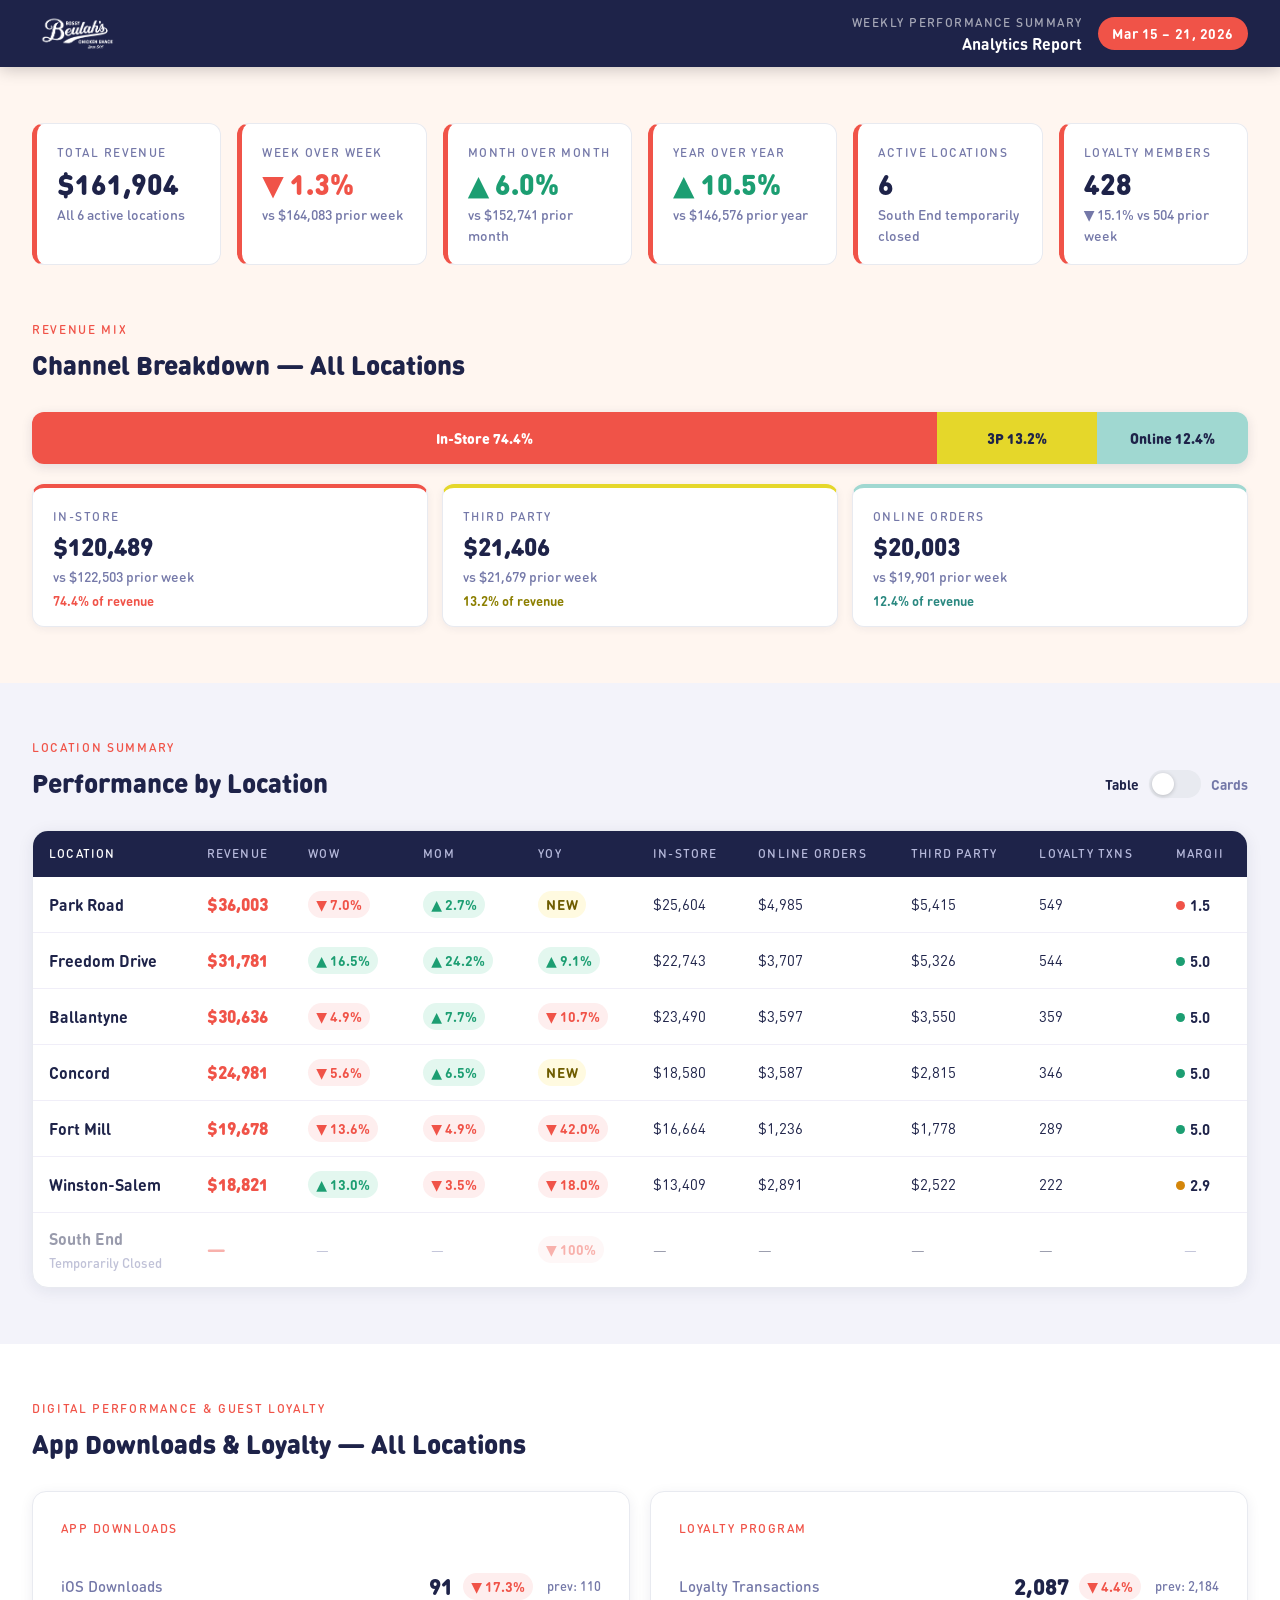
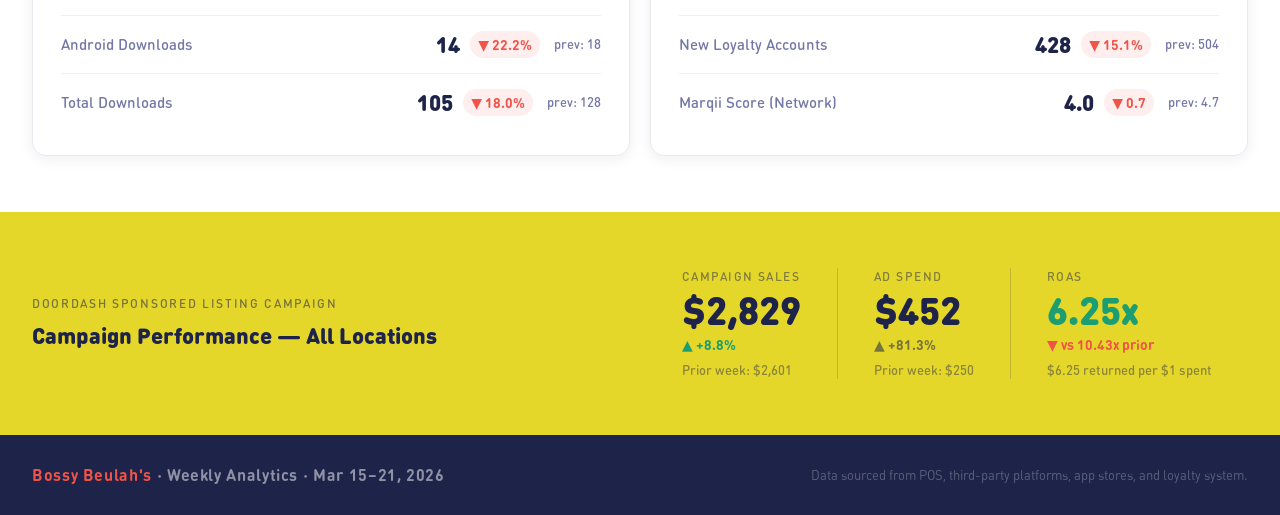
==== index-bright.html @ 477118c1 "Merge location table + cards into single toggled section - Table view is default (off); card view ac" ====
<!DOCTYPE html>
<html lang="en">
<head>
  <meta charset="UTF-8" />
  <meta name="viewport" content="width=device-width, initial-scale=1.0" />
  <title>Bossy Beulah's — Weekly Analytics Report · Mar 15–21, 2026 · Bright</title>
  <link rel="stylesheet" href="./css/fonts.css" />
  <link rel="stylesheet" href="./css/report-bright.css" />
</head>
<body>

  <!-- ============================================================
       1. REPORT HEADER
       ============================================================ -->
  <header class="report-header page-section">
    <div class="inner">
      <img
        class="header-logo"
        src="./00_Brand Assets/Logos/BossyBeauts_MAIN_WHITE.png"
        alt="Bossy Beulah's Chicken Shack"
      />
      <div class="header-right">
        <div class="header-text">
          <p class="header-label">Weekly Performance Summary</p>
          <p class="header-title">Analytics Report</p>
        </div>
        <span class="header-date">Mar 15 – 21, 2026</span>
      </div>
    </div>
  </header>

  <!-- ============================================================
       2. ALL LOCATIONS KPI STRIP
       ============================================================ -->
  <section class="kpi-strip page-section">
    <div class="inner">
      <div class="kpi-tile">
        <p class="kpi-tile-label">Total Revenue</p>
        <p class="kpi-tile-value">$161,904</p>
        <p class="kpi-tile-sub">All 6 active locations</p>
      </div>
      <div class="kpi-tile">
        <p class="kpi-tile-label">Week over Week</p>
        <p class="kpi-tile-value negative">▼ 1.3%</p>
        <p class="kpi-tile-sub">vs $164,083 prior week</p>
      </div>
      <div class="kpi-tile">
        <p class="kpi-tile-label">Month over Month</p>
        <p class="kpi-tile-value positive">▲ 6.0%</p>
        <p class="kpi-tile-sub">vs $152,741 prior month</p>
      </div>
      <div class="kpi-tile">
        <p class="kpi-tile-label">Year over Year</p>
        <p class="kpi-tile-value positive">▲ 10.5%</p>
        <p class="kpi-tile-sub">vs $146,576 prior year</p>
      </div>
      <div class="kpi-tile">
        <p class="kpi-tile-label">Active Locations</p>
        <p class="kpi-tile-value">6</p>
        <p class="kpi-tile-sub">South End temporarily closed</p>
      </div>
      <div class="kpi-tile">
        <p class="kpi-tile-label">Loyalty Members</p>
        <p class="kpi-tile-value">428</p>
        <p class="kpi-tile-sub">▼ 15.1% vs 504 prior week</p>
      </div>
    </div>
  </section>

  <!-- ============================================================
       3. REVENUE CHANNEL BREAKDOWN
       ============================================================ -->
  <section class="channel-section page-section">
    <div class="inner">
      <p class="section-eyebrow">Revenue Mix</p>
      <p class="section-title">Channel Breakdown — All Locations</p>

      <div class="channel-bar-wrap">
        <div class="channel-bar-seg channel-seg-instore">In-Store 74.4%</div>
        <div class="channel-bar-seg channel-seg-3p">3P 13.2%</div>
        <div class="channel-bar-seg channel-seg-online">Online 12.4%</div>
      </div>

      <div class="channel-tiles">
        <div class="channel-tile c-instore">
          <p class="channel-tile-label">In-Store</p>
          <p class="channel-tile-value">$120,489</p>
          <p class="channel-tile-sub">vs $122,503 prior week</p>
          <p class="channel-tile-share">74.4% of revenue</p>
        </div>
        <div class="channel-tile c-3p">
          <p class="channel-tile-label">Third Party</p>
          <p class="channel-tile-value">$21,406</p>
          <p class="channel-tile-sub">vs $21,679 prior week</p>
          <p class="channel-tile-share">13.2% of revenue</p>
        </div>
        <div class="channel-tile c-online">
          <p class="channel-tile-label">Online Orders</p>
          <p class="channel-tile-value">$20,003</p>
          <p class="channel-tile-sub">vs $19,901 prior week</p>
          <p class="channel-tile-share">12.4% of revenue</p>
        </div>
      </div>
    </div>
  </section>

  <!-- ============================================================
       4 + 5. LOCATION DATA — TABLE / CARD TOGGLE
       ============================================================ -->
  <section class="locations-section page-section" id="locations-section">
    <div class="inner">

      <!-- Section header + toggle -->
      <div class="locations-header">
        <div>
          <p class="section-eyebrow" id="loc-eyebrow">Location Summary</p>
          <p class="section-title" id="loc-title">Performance by Location</p>
        </div>
        <div class="view-toggle">
          <span class="toggle-label" id="label-table">Table</span>
          <label class="toggle-switch">
            <input type="checkbox" id="view-toggle-input">
            <span class="toggle-track"><span class="toggle-thumb"></span></span>
          </label>
          <span class="toggle-label" id="label-cards">Cards</span>
        </div>
      </div>

      <!-- TABLE VIEW (default) -->
      <div id="view-table">
        <div class="card-panel">
          <div class="table-scroll">
            <table>
              <thead>
                <tr>
                  <th>Location</th>
                  <th>Revenue</th>
                  <th>WoW</th>
                  <th>MoM</th>
                  <th>YoY</th>
                  <th>In-Store</th>
                  <th>Online Orders</th>
                  <th>Third Party</th>
                  <th>Loyalty Txns</th>
                  <th>Marqii</th>
                </tr>
              </thead>
              <tbody>
                <tr>
                  <td><div class="td-location">Park Road</div></td>
                  <td class="td-revenue">$36,003</td>
                  <td><span class="delta down">▼ 7.0%</span></td>
                  <td><span class="delta up">▲ 2.7%</span></td>
                  <td><span class="delta new">NEW</span></td>
                  <td>$25,604</td>
                  <td>$4,985</td>
                  <td>$5,415</td>
                  <td>549</td>
                  <td><span class="marqii-badge"><span class="marqii-dot red"></span>1.5</span></td>
                </tr>
                <tr>
                  <td><div class="td-location">Freedom Drive</div></td>
                  <td class="td-revenue">$31,781</td>
                  <td><span class="delta up">▲ 16.5%</span></td>
                  <td><span class="delta up">▲ 24.2%</span></td>
                  <td><span class="delta up">▲ 9.1%</span></td>
                  <td>$22,743</td>
                  <td>$3,707</td>
                  <td>$5,326</td>
                  <td>544</td>
                  <td><span class="marqii-badge"><span class="marqii-dot green"></span>5.0</span></td>
                </tr>
                <tr>
                  <td><div class="td-location">Ballantyne</div></td>
                  <td class="td-revenue">$30,636</td>
                  <td><span class="delta down">▼ 4.9%</span></td>
                  <td><span class="delta up">▲ 7.7%</span></td>
                  <td><span class="delta down">▼ 10.7%</span></td>
                  <td>$23,490</td>
                  <td>$3,597</td>
                  <td>$3,550</td>
                  <td>359</td>
                  <td><span class="marqii-badge"><span class="marqii-dot green"></span>5.0</span></td>
                </tr>
                <tr>
                  <td><div class="td-location">Concord</div></td>
                  <td class="td-revenue">$24,981</td>
                  <td><span class="delta down">▼ 5.6%</span></td>
                  <td><span class="delta up">▲ 6.5%</span></td>
                  <td><span class="delta new">NEW</span></td>
                  <td>$18,580</td>
                  <td>$3,587</td>
                  <td>$2,815</td>
                  <td>346</td>
                  <td><span class="marqii-badge"><span class="marqii-dot green"></span>5.0</span></td>
                </tr>
                <tr>
                  <td><div class="td-location">Fort Mill</div></td>
                  <td class="td-revenue">$19,678</td>
                  <td><span class="delta down">▼ 13.6%</span></td>
                  <td><span class="delta down">▼ 4.9%</span></td>
                  <td><span class="delta down">▼ 42.0%</span></td>
                  <td>$16,664</td>
                  <td>$1,236</td>
                  <td>$1,778</td>
                  <td>289</td>
                  <td><span class="marqii-badge"><span class="marqii-dot green"></span>5.0</span></td>
                </tr>
                <tr>
                  <td><div class="td-location">Winston-Salem</div></td>
                  <td class="td-revenue">$18,821</td>
                  <td><span class="delta up">▲ 13.0%</span></td>
                  <td><span class="delta down">▼ 3.5%</span></td>
                  <td><span class="delta down">▼ 18.0%</span></td>
                  <td>$13,409</td>
                  <td>$2,891</td>
                  <td>$2,522</td>
                  <td>222</td>
                  <td><span class="marqii-badge"><span class="marqii-dot amber"></span>2.9</span></td>
                </tr>
                <tr class="row-closed">
                  <td>
                    <div class="td-location">South End</div>
                    <div class="td-closed-note">Temporarily Closed</div>
                  </td>
                  <td class="td-revenue">—</td>
                  <td><span class="delta na">—</span></td>
                  <td><span class="delta na">—</span></td>
                  <td><span class="delta down">▼ 100%</span></td>
                  <td>—</td>
                  <td>—</td>
                  <td>—</td>
                  <td>—</td>
                  <td><span class="delta na">—</span></td>
                </tr>
              </tbody>
            </table>
          </div>
        </div>
      </div><!-- /view-table -->

      <!-- CARD VIEW (hidden by default) -->
      <div id="view-cards" style="display:none;">
        <div class="cards-grid">

          <!-- Park Road -->
          <div class="loc-card">
            <div class="loc-card-header">
              <div class="loc-card-name">Park Road</div>
              <span class="marqii-badge"><span class="marqii-dot red"></span>1.5</span>
            </div>
            <div>
              <div class="loc-card-revenue">$36,003</div>
              <div class="loc-card-deltas" style="margin-top:8px;">
                <span class="delta-label">WoW</span><span class="delta down">▼ 7.0%</span>
                <span class="delta-label">MoM</span><span class="delta up">▲ 2.7%</span>
                <span class="delta-label">YoY</span><span class="delta new">NEW</span>
              </div>
            </div>
            <div>
              <div class="mini-bar-wrap">
                <div class="mini-seg mini-seg-instore" style="flex:71.1;"></div>
                <div class="mini-seg mini-seg-3p"      style="flex:15.0;"></div>
                <div class="mini-seg mini-seg-online"  style="flex:13.8;"></div>
              </div>
              <div class="mini-bar-labels">
                <span class="mini-bar-label">In-Store 71%</span>
                <span class="mini-bar-label">3P 15%</span>
                <span class="mini-bar-label">Online 14%</span>
              </div>
            </div>
            <div class="loc-card-footer">
              <div class="loc-metric-group">
                <span class="loc-metric-label">Loyalty Txns</span>
                <span class="loc-metric-value">549</span>
              </div>
              <div class="loc-metric-group" style="text-align:right;">
                <span class="loc-metric-label">3P Sales</span>
                <span class="loc-metric-value">$5,415</span>
              </div>
            </div>
          </div>

          <!-- Freedom Drive -->
          <div class="loc-card">
            <div class="loc-card-header">
              <div class="loc-card-name">Freedom Drive</div>
              <span class="marqii-badge"><span class="marqii-dot green"></span>5.0</span>
            </div>
            <div>
              <div class="loc-card-revenue">$31,781</div>
              <div class="loc-card-deltas" style="margin-top:8px;">
                <span class="delta-label">WoW</span><span class="delta up">▲ 16.5%</span>
                <span class="delta-label">MoM</span><span class="delta up">▲ 24.2%</span>
                <span class="delta-label">YoY</span><span class="delta up">▲ 9.1%</span>
              </div>
            </div>
            <div>
              <div class="mini-bar-wrap">
                <div class="mini-seg mini-seg-instore" style="flex:71.6;"></div>
                <div class="mini-seg mini-seg-3p"      style="flex:16.8;"></div>
                <div class="mini-seg mini-seg-online"  style="flex:11.7;"></div>
              </div>
              <div class="mini-bar-labels">
                <span class="mini-bar-label">In-Store 72%</span>
                <span class="mini-bar-label">3P 17%</span>
                <span class="mini-bar-label">Online 12%</span>
              </div>
            </div>
            <div class="loc-card-footer">
              <div class="loc-metric-group">
                <span class="loc-metric-label">Loyalty Txns</span>
                <span class="loc-metric-value">544</span>
              </div>
              <div class="loc-metric-group" style="text-align:right;">
                <span class="loc-metric-label">3P Sales</span>
                <span class="loc-metric-value">$5,326</span>
              </div>
            </div>
          </div>

          <!-- Ballantyne -->
          <div class="loc-card">
            <div class="loc-card-header">
              <div class="loc-card-name">Ballantyne</div>
              <span class="marqii-badge"><span class="marqii-dot green"></span>5.0</span>
            </div>
            <div>
              <div class="loc-card-revenue">$30,636</div>
              <div class="loc-card-deltas" style="margin-top:8px;">
                <span class="delta-label">WoW</span><span class="delta down">▼ 4.9%</span>
                <span class="delta-label">MoM</span><span class="delta up">▲ 7.7%</span>
                <span class="delta-label">YoY</span><span class="delta down">▼ 10.7%</span>
              </div>
            </div>
            <div>
              <div class="mini-bar-wrap">
                <div class="mini-seg mini-seg-instore" style="flex:76.7;"></div>
                <div class="mini-seg mini-seg-3p"      style="flex:11.6;"></div>
                <div class="mini-seg mini-seg-online"  style="flex:11.7;"></div>
              </div>
              <div class="mini-bar-labels">
                <span class="mini-bar-label">In-Store 77%</span>
                <span class="mini-bar-label">3P 12%</span>
                <span class="mini-bar-label">Online 12%</span>
              </div>
            </div>
            <div class="loc-card-footer">
              <div class="loc-metric-group">
                <span class="loc-metric-label">Loyalty Txns</span>
                <span class="loc-metric-value">359</span>
              </div>
              <div class="loc-metric-group" style="text-align:right;">
                <span class="loc-metric-label">3P Sales</span>
                <span class="loc-metric-value">$3,550</span>
              </div>
            </div>
          </div>

          <!-- Concord -->
          <div class="loc-card">
            <div class="loc-card-header">
              <div class="loc-card-name">Concord</div>
              <span class="marqii-badge"><span class="marqii-dot green"></span>5.0</span>
            </div>
            <div>
              <div class="loc-card-revenue">$24,981</div>
              <div class="loc-card-deltas" style="margin-top:8px;">
                <span class="delta-label">WoW</span><span class="delta down">▼ 5.6%</span>
                <span class="delta-label">MoM</span><span class="delta up">▲ 6.5%</span>
                <span class="delta-label">YoY</span><span class="delta new">NEW</span>
              </div>
            </div>
            <div>
              <div class="mini-bar-wrap">
                <div class="mini-seg mini-seg-instore" style="flex:74.4;"></div>
                <div class="mini-seg mini-seg-3p"      style="flex:11.3;"></div>
                <div class="mini-seg mini-seg-online"  style="flex:14.4;"></div>
              </div>
              <div class="mini-bar-labels">
                <span class="mini-bar-label">In-Store 74%</span>
                <span class="mini-bar-label">3P 11%</span>
                <span class="mini-bar-label">Online 14%</span>
              </div>
            </div>
            <div class="loc-card-footer">
              <div class="loc-metric-group">
                <span class="loc-metric-label">Loyalty Txns</span>
                <span class="loc-metric-value">346</span>
              </div>
              <div class="loc-metric-group" style="text-align:right;">
                <span class="loc-metric-label">3P Sales</span>
                <span class="loc-metric-value">$2,815</span>
              </div>
            </div>
          </div>

          <!-- Fort Mill -->
          <div class="loc-card">
            <div class="loc-card-header">
              <div class="loc-card-name">Fort Mill</div>
              <span class="marqii-badge"><span class="marqii-dot green"></span>5.0</span>
            </div>
            <div>
              <div class="loc-card-revenue">$19,678</div>
              <div class="loc-card-deltas" style="margin-top:8px;">
                <span class="delta-label">WoW</span><span class="delta down">▼ 13.6%</span>
                <span class="delta-label">MoM</span><span class="delta down">▼ 4.9%</span>
                <span class="delta-label">YoY</span><span class="delta down">▼ 42.0%</span>
              </div>
            </div>
            <div>
              <div class="mini-bar-wrap">
                <div class="mini-seg mini-seg-instore" style="flex:84.7;"></div>
                <div class="mini-seg mini-seg-3p"      style="flex:9.0;"></div>
                <div class="mini-seg mini-seg-online"  style="flex:6.3;"></div>
              </div>
              <div class="mini-bar-labels">
                <span class="mini-bar-label">In-Store 85%</span>
                <span class="mini-bar-label">3P 9%</span>
                <span class="mini-bar-label">Online 6%</span>
              </div>
            </div>
            <div class="loc-card-footer">
              <div class="loc-metric-group">
                <span class="loc-metric-label">Loyalty Txns</span>
                <span class="loc-metric-value">289</span>
              </div>
              <div class="loc-metric-group" style="text-align:right;">
                <span class="loc-metric-label">3P Sales</span>
                <span class="loc-metric-value">$1,778</span>
              </div>
            </div>
          </div>

          <!-- Winston-Salem -->
          <div class="loc-card">
            <div class="loc-card-header">
              <div class="loc-card-name">Winston-Salem</div>
              <span class="marqii-badge"><span class="marqii-dot amber"></span>2.9</span>
            </div>
            <div>
              <div class="loc-card-revenue">$18,821</div>
              <div class="loc-card-deltas" style="margin-top:8px;">
                <span class="delta-label">WoW</span><span class="delta up">▲ 13.0%</span>
                <span class="delta-label">MoM</span><span class="delta down">▼ 3.5%</span>
                <span class="delta-label">YoY</span><span class="delta down">▼ 18.0%</span>
              </div>
            </div>
            <div>
              <div class="mini-bar-wrap">
                <div class="mini-seg mini-seg-instore" style="flex:71.2;"></div>
                <div class="mini-seg mini-seg-3p"      style="flex:13.4;"></div>
                <div class="mini-seg mini-seg-online"  style="flex:15.4;"></div>
              </div>
              <div class="mini-bar-labels">
                <span class="mini-bar-label">In-Store 71%</span>
                <span class="mini-bar-label">3P 13%</span>
                <span class="mini-bar-label">Online 15%</span>
              </div>
            </div>
            <div class="loc-card-footer">
              <div class="loc-metric-group">
                <span class="loc-metric-label">Loyalty Txns</span>
                <span class="loc-metric-value">222</span>
              </div>
              <div class="loc-metric-group" style="text-align:right;">
                <span class="loc-metric-label">3P Sales</span>
                <span class="loc-metric-value">$2,522</span>
              </div>
            </div>
          </div>

        </div><!-- /cards-grid -->
      </div><!-- /view-cards -->

    </div>
  </section>

  <!-- ============================================================
       6. DIGITAL & LOYALTY
       ============================================================ -->
  <section class="digital-section page-section">
    <div class="inner">
      <p class="section-eyebrow">Digital Performance &amp; Guest Loyalty</p>
      <p class="section-title">App Downloads &amp; Loyalty — All Locations</p>

      <div class="two-col">

        <!-- App Downloads -->
        <div class="stat-panel">
          <p class="stat-panel-title">App Downloads</p>
          <div class="stat-row">
            <span class="stat-label">iOS Downloads</span>
            <div class="stat-right">
              <span class="stat-value">91</span>
              <span class="delta down">▼ 17.3%</span>
              <span class="stat-prev">prev: 110</span>
            </div>
          </div>
          <div class="stat-row">
            <span class="stat-label">Android Downloads</span>
            <div class="stat-right">
              <span class="stat-value">14</span>
              <span class="delta down">▼ 22.2%</span>
              <span class="stat-prev">prev: 18</span>
            </div>
          </div>
          <div class="stat-row">
            <span class="stat-label">Total Downloads</span>
            <div class="stat-right">
              <span class="stat-value">105</span>
              <span class="delta down">▼ 18.0%</span>
              <span class="stat-prev">prev: 128</span>
            </div>
          </div>
        </div>

        <!-- Loyalty -->
        <div class="stat-panel">
          <p class="stat-panel-title">Loyalty Program</p>
          <div class="stat-row">
            <span class="stat-label">Loyalty Transactions</span>
            <div class="stat-right">
              <span class="stat-value">2,087</span>
              <span class="delta down">▼ 4.4%</span>
              <span class="stat-prev">prev: 2,184</span>
            </div>
          </div>
          <div class="stat-row">
            <span class="stat-label">New Loyalty Accounts</span>
            <div class="stat-right">
              <span class="stat-value">428</span>
              <span class="delta down">▼ 15.1%</span>
              <span class="stat-prev">prev: 504</span>
            </div>
          </div>
          <div class="stat-row">
            <span class="stat-label">Marqii Score (Network)</span>
            <div class="stat-right">
              <span class="stat-value">4.0</span>
              <span class="delta down">▼ 0.7</span>
              <span class="stat-prev">prev: 4.7</span>
            </div>
          </div>
        </div>

      </div>
    </div>
  </section>

  <!-- ============================================================
       7. DOORDASH CAMPAIGN
       ============================================================ -->
  <section class="dd-section page-section">
    <div class="inner">
      <div class="dd-inner">
        <div class="dd-left">
          <p class="dd-label">DoorDash Sponsored Listing Campaign</p>
          <p class="dd-title">Campaign Performance — All Locations</p>
        </div>
        <div class="dd-stats">

          <div class="dd-stat">
            <p class="dd-stat-label">Campaign Sales</p>
            <p class="dd-stat-value">$2,829</p>
            <span class="dd-stat-delta positive">▲ +8.8%</span>
            <p class="dd-stat-prev">Prior week: $2,601</p>
          </div>

          <div class="dd-stat">
            <p class="dd-stat-label">Ad Spend</p>
            <p class="dd-stat-value">$452</p>
            <span class="dd-stat-delta neutral">▲ +81.3%</span>
            <p class="dd-stat-prev">Prior week: $250</p>
          </div>

          <div class="dd-stat dd-stat-highlight">
            <p class="dd-stat-label">ROAS</p>
            <p class="dd-stat-value">6.25x</p>
            <span class="dd-stat-delta negative">▼ vs 10.43x prior</span>
            <p class="dd-stat-prev">$6.25 returned per $1 spent</p>
          </div>

        </div>
      </div>
    </div>
  </section>

  <!-- ============================================================
       8. FOOTER
       ============================================================ -->
  <footer class="report-footer page-section">
    <div class="inner">
      <div class="footer-inner">
        <p class="footer-brand">
          <span>Bossy Beulah's</span> &middot; Weekly Analytics &middot; Mar 15–21, 2026
        </p>
        <p class="footer-note">
          Data sourced from POS, third-party platforms, app stores, and loyalty system.
        </p>
      </div>
    </div>
  </footer>


  <script>
    (function () {
      var toggle   = document.getElementById('view-toggle-input');
      var section  = document.getElementById('locations-section');
      var tableEl  = document.getElementById('view-table');
      var cardsEl  = document.getElementById('view-cards');
      var eyebrow  = document.getElementById('loc-eyebrow');
      var title    = document.getElementById('loc-title');
      var lblTable = document.getElementById('label-table');
      var lblCards = document.getElementById('label-cards');

      toggle.addEventListener('change', function () {
        var cards = this.checked;
        tableEl.style.display = cards ? 'none'  : 'block';
        cardsEl.style.display = cards ? 'block' : 'none';
        section.classList.toggle('show-cards', cards);
        eyebrow.textContent  = cards ? 'Location Detail'           : 'Location Summary';
        title.textContent    = cards ? 'Active Location Breakdowns' : 'Performance by Location';
        lblTable.style.color = cards ? ''                          : 'var(--text-ink)';
        lblCards.style.color = cards ? 'var(--text-ink)'           : '';
      });
    }());
  </script>
</body>
</html>
---- css/fonts.css ----
/* ============================================================
   Bossy Beulah's — Brand Fonts
   All paths relative to this css/ directory
   ============================================================ */

/* DIN Round Pro — Primary UI Font */
@font-face {
  font-family: 'DIN Round Pro';
  src: url('../00_Brand Assets/Fonts/Din Round Pro/DINRoundPro-Light.otf') format('opentype');
  font-weight: 300;
  font-style: normal;
  font-display: swap;
}

@font-face {
  font-family: 'DIN Round Pro';
  src: url('../00_Brand Assets/Fonts/Din Round Pro/DINRoundPro-Regular.otf') format('opentype');
  font-weight: 400;
  font-style: normal;
  font-display: swap;
}

@font-face {
  font-family: 'DIN Round Pro';
  src: url('../00_Brand Assets/Fonts/Din Round Pro/DINRoundPro-Medium.otf') format('opentype');
  font-weight: 500;
  font-style: normal;
  font-display: swap;
}

@font-face {
  font-family: 'DIN Round Pro';
  src: url('../00_Brand Assets/Fonts/Din Round Pro/DINRoundPro-Bold.otf') format('opentype');
  font-weight: 700;
  font-style: normal;
  font-display: swap;
}

@font-face {
  font-family: 'DIN Round Pro';
  src: url('../00_Brand Assets/Fonts/Din Round Pro/DINRoundPro-Black.otf') format('opentype');
  font-weight: 900;
  font-style: normal;
  font-display: swap;
}

/* Milkstore — Display / Hero Font */
@font-face {
  font-family: 'Milkstore';
  src: url('../00_Brand Assets/Fonts/Milkstore/Milkstore03-Clean.ttf') format('truetype');
  font-weight: 400;
  font-style: normal;
  font-display: swap;
}

/* Palmer Lake Print — Script accent */
@font-face {
  font-family: 'Palmer Lake Print';
  src: url('../00_Brand Assets/Fonts/Palmer Lake Print/PalmerLakePrint-Regular.ttf') format('truetype');
  font-weight: 400;
  font-style: normal;
  font-display: swap;
}
---- css/report-bright.css ----
/* ============================================================
   Bossy Beulah's Weekly Analytics Report — BRIGHT SCHEME
   Full brand palette · Navy header · Vibrant accents
   ============================================================ */

/* --- Brand Palette (from Brand Bible) --- */
:root {
  --coral:      #f05348;
  --peach:      #f4d9c5;
  --teal:       #a0d8d1;
  --navy:       #1e2349;
  --yellow:     #e5d72a;
  --salmon:     #f39887;
  --lavender:   #b6b9db;
  --pink:       #ed63a3;

  /* Semantic tokens */
  --page-bg:        #FFFFFF;
  --section-peach:  #FFF6F0;
  --section-teal:   #EBF7F6;
  --section-lav:    #F3F3FA;
  --card-bg:        #FFFFFF;
  --border:         #E8EAF0;
  --border-light:   #F0EEF8;

  --positive:       #1C9E72;
  --positive-bg:    #E3F7EF;
  --negative:       #f05348;
  --negative-bg:    #FEEEEE;
  --new-badge:      #e5d72a;

  --text-ink:       #1e2349;
  --text-muted:     #7478A8;
  --text-white:     #FFFFFF;

  --font-ui:      'DIN Round Pro', system-ui, sans-serif;
  --font-display: 'Milkstore', 'DIN Round Pro', sans-serif;
}

/* --- Reset & Base --- */
*, *::before, *::after { box-sizing: border-box; margin: 0; padding: 0; }
html { font-size: 16px; }

body {
  font-family: var(--font-ui);
  font-weight: 400;
  color: var(--text-ink);
  background: var(--page-bg);
  line-height: 1.5;
  -webkit-font-smoothing: antialiased;
  text-rendering: optimizeLegibility;
}

.page-section { width: 100%; }

.inner {
  max-width: 1320px;
  margin: 0 auto;
  padding: 0 32px;
}

/* ============================================================
   1. REPORT HEADER — Navy
   ============================================================ */
.report-header {
  background: var(--navy);
  padding: 14px 0;
  position: sticky;
  top: 0;
  z-index: 100;
  box-shadow: 0 2px 16px rgba(0,0,0,0.22);
}

.report-header .inner {
  display: flex;
  align-items: center;
  justify-content: space-between;
  gap: 24px;
  flex-wrap: wrap;
}

.header-logo { height: 38px; width: auto; display: block; }

.header-right {
  display: flex;
  align-items: center;
  gap: 16px;
}

.header-text { text-align: right; }

.header-label {
  font-weight: 500;
  font-size: 12px; /* was 10px */
  letter-spacing: 0.12em;
  text-transform: uppercase;
  color: rgba(255,255,255,0.6);
  margin-bottom: 2px;
}

.header-title {
  font-weight: 700;
  font-size: 16px;
  color: var(--text-white);
  line-height: 1.2;
}

.header-date {
  display: inline-flex;
  align-items: center;
  background: var(--coral);
  color: #fff;
  font-weight: 700;
  font-size: 14px; /* was 12px */
  letter-spacing: 0.04em;
  padding: 6px 14px;
  border-radius: 100px;
  white-space: nowrap;
}

/* ============================================================
   2. KPI STRIP — Peach bg, white tiles
   ============================================================ */
.kpi-strip {
  background: var(--section-peach);
  padding: 56px 0 0 0;
}

.kpi-strip .inner {
  display: grid;
  grid-template-columns: repeat(6, 1fr);
  gap: 16px;
}

.kpi-tile {
  background: var(--card-bg);
  border-radius: 12px;
  padding: 20px 20px 18px;
  border: 1px solid var(--border);
  border-left: 5px solid var(--coral);
}

.kpi-tile-label {
  font-size: 12px; /* was 10px */
  font-weight: 500;
  letter-spacing: 0.12em;
  text-transform: uppercase;
  color: var(--text-muted);
  margin-bottom: 8px;
}

.kpi-tile-value {
  font-weight: 900;
  font-size: 28px;
  line-height: 1;
  color: var(--text-ink);
}

.kpi-tile-value.positive { color: var(--positive); }
.kpi-tile-value.negative { color: var(--negative); }

.kpi-tile-sub {
  font-size: 14px; /* was 12px */
  font-weight: 500;
  color: var(--text-muted);
  margin-top: 6px;
}

/* ============================================================
   3. CHANNEL BREAKDOWN — Peach section bg
   ============================================================ */
.channel-section {
  background: var(--section-peach);
  padding: 56px 0;
}

.section-eyebrow {
  font-size: 12px; /* was 10px */
  font-weight: 500;
  letter-spacing: 0.14em;
  text-transform: uppercase;
  color: #f05348;
  margin-bottom: 6px;
}

.section-title {
  font-weight: 900;
  font-size: 26px;
  color: var(--text-ink);
  margin-bottom: 28px;
}

.channel-bar-wrap {
  display: flex;
  height: 52px;
  border-radius: 12px;
  overflow: hidden;
  margin-bottom: 20px;
  box-shadow: 0 3px 12px rgba(30,35,73,0.12);
}

.channel-bar-seg {
  display: flex;
  align-items: center;
  justify-content: center;
  font-size: 14px; /* was 12px */
  font-weight: 800;
  white-space: nowrap;
  overflow: hidden;
}

/* Full brand palette for channels */
.channel-seg-instore { background: var(--coral);   flex: 74.4; color: #fff; }
.channel-seg-3p      { background: var(--yellow);  flex: 13.2; color: var(--navy); }
.channel-seg-online  { background: var(--teal);    flex: 12.4; color: var(--navy); }

.channel-tiles {
  display: grid;
  grid-template-columns: repeat(3, 1fr);
  gap: 14px;
  margin-top: 8px;
}

.channel-tile {
  background: var(--card-bg);
  border-radius: 12px;
  padding: 20px 20px 16px;
  border: 1px solid var(--border);
  border-top: 4px solid var(--coral);
  box-shadow: 0 2px 8px rgba(30,35,73,0.06);
}

.channel-tile.c-3p     { border-top-color: var(--yellow); }
.channel-tile.c-online { border-top-color: var(--teal); }

.channel-tile-label {
  font-size: 12px; /* was 10px */
  font-weight: 500;
  letter-spacing: 0.12em;
  text-transform: uppercase;
  color: var(--text-muted);
  margin-bottom: 8px;
}

.channel-tile-value {
  font-weight: 900;
  font-size: 24px;
  color: var(--text-ink);
  line-height: 1.1;
}

.channel-tile-sub {
  font-size: 14px; /* was 12px */
  font-weight: 500;
  color: var(--text-muted);
  margin-top: 5px;
}

.channel-tile-share {
  font-size: 13px; /* was 11px */
  font-weight: 700;
  margin-top: 4px;
  color: var(--coral);
}

.channel-tile.c-3p     .channel-tile-share { color: #8C7F00; }
.channel-tile.c-online .channel-tile-share { color: #2A8880; }

/* ============================================================
   4 + 5. LOCATIONS — Toggled table / card section
   ============================================================ */
.locations-section {
  background: var(--section-lav);
  padding: 56px 0;
  transition: background 0.35s ease;
}

.locations-section.show-cards {
  background: var(--section-teal);
}

/* Header row: title left, toggle right */
.locations-header {
  display: flex;
  align-items: flex-end;
  justify-content: space-between;
  margin-bottom: 28px;
  gap: 16px;
  flex-wrap: wrap;
}

.locations-header .section-title { margin-bottom: 0; }

/* Toggle container */
.view-toggle {
  display: flex;
  align-items: center;
  gap: 10px;
  padding-bottom: 4px; /* optical align with section title baseline */
}

.toggle-label {
  font-size: 14px;
  font-weight: 600;
  color: var(--text-muted);
  transition: color 0.2s;
  cursor: pointer;
}

#label-table { color: var(--text-ink); }

/* Toggle pill */
.toggle-switch {
  position: relative;
  display: inline-block;
  width: 52px;
  height: 28px;
  cursor: pointer;
}

.toggle-switch input { opacity: 0; width: 0; height: 0; position: absolute; }

.toggle-track {
  position: absolute;
  inset: 0;
  background: var(--border);
  border-radius: 100px;
  transition: background 0.25s;
}

.toggle-switch input:checked + .toggle-track { background: var(--coral); }

.toggle-thumb {
  position: absolute;
  top: 3px;
  left: 3px;
  width: 22px;
  height: 22px;
  background: #fff;
  border-radius: 50%;
  box-shadow: 0 1px 4px rgba(0,0,0,0.2);
  transition: transform 0.25s;
}

.toggle-switch input:checked + .toggle-track .toggle-thumb {
  transform: translateX(24px);
}

.card-panel {
  background: var(--card-bg);
  border-radius: 16px;
  border: 1px solid var(--border);
  overflow: hidden;
  box-shadow: 0 3px 16px rgba(30,35,73,0.08);
}

.table-scroll {
  overflow-x: auto;
  -webkit-overflow-scrolling: touch;
}

table {
  width: 100%;
  border-collapse: collapse;
  font-size: 15px; /* was 13.5px */
}

thead {
  background: var(--navy);
  color: var(--text-white);
}

thead th {
  padding: 14px 16px;
  text-align: left;
  font-size: 12px; /* was 10px */
  font-weight: 500;
  letter-spacing: 0.1em;
  text-transform: uppercase;
  white-space: nowrap;
  color: var(--lavender);
}

thead th:first-child { color: var(--text-white); }

tbody tr {
  border-bottom: 1px solid var(--border-light);
  transition: background 0.15s;
}

tbody tr:last-child  { border-bottom: none; }
tbody tr:hover       { background: #F8F9FF; }
tbody tr.row-closed  { opacity: 0.45; }

tbody td {
  padding: 14px 16px;
  white-space: nowrap;
  vertical-align: middle;
}

.td-location {
  font-weight: 700;
  font-size: 16px; /* was 14px */
  color: var(--text-ink);
}

.td-closed-note {
  font-size: 13px; /* was 11px */
  font-weight: 500;
  color: var(--text-muted);
  margin-top: 2px;
}

.td-revenue {
  font-weight: 900;
  font-size: 17px; /* was 15px */
  color: var(--coral);
}

/* Delta chips */
.delta {
  display: inline-flex;
  align-items: center;
  gap: 3px;
  padding: 3px 8px;
  border-radius: 100px;
  font-size: 14px; /* was 12px */
  font-weight: 700;
  margin-right: 4px;
}

.delta.up   { background: var(--positive-bg); color: var(--positive); }
.delta.down { background: var(--negative-bg); color: var(--negative); }
.delta.new  { background: #FFFAE0; color: #6E5C00; letter-spacing: 0.05em; }
.delta.na   { background: transparent; color: var(--text-muted); font-weight: 400; }

/* Marqii score badge */
.marqii-badge {
  display: inline-flex;
  align-items: center;
  gap: 5px;
  font-weight: 700;
  font-size: 15px; /* was 13px */
}

.marqii-dot {
  width: 9px;
  height: 9px;
  border-radius: 50%;
  display: inline-block;
  flex-shrink: 0;
}

.marqii-dot.green { background: var(--positive); }
.marqii-dot.amber { background: #D4860A; }
.marqii-dot.red   { background: var(--negative); }

/* ============================================================
   LOCATION DETAIL CARDS (inner grid — used in card view)
   ============================================================ */
.cards-grid {
  display: grid;
  grid-template-columns: repeat(3, 1fr);
  gap: 20px;
}

.loc-card {
  background: var(--card-bg);
  border-radius: 14px;
  border: 1px solid var(--border);
  border-left: 5px solid var(--coral);
  padding: 22px 22px 18px;
  box-shadow: 0 3px 14px rgba(30,35,73,0.07);
  display: flex;
  flex-direction: column;
  gap: 14px;
}

/* Cycle card left borders through palette */
.cards-grid .loc-card:nth-child(1) { border-left-color: var(--coral); }
.cards-grid .loc-card:nth-child(2) { border-left-color: var(--teal); }
.cards-grid .loc-card:nth-child(3) { border-left-color: var(--yellow); }
.cards-grid .loc-card:nth-child(4) { border-left-color: var(--pink); }
.cards-grid .loc-card:nth-child(5) { border-left-color: var(--lavender); }
.cards-grid .loc-card:nth-child(6) { border-left-color: var(--salmon); }

.loc-card-header {
  display: flex;
  align-items: flex-start;
  justify-content: space-between;
  gap: 8px;
}

.loc-card-name {
  font-weight: 900;
  font-size: 17px;
  color: var(--text-ink);
  line-height: 1.2;
}

.loc-card-revenue {
  font-weight: 900;
  font-size: 32px;
  line-height: 1;
  color: var(--navy);
}

.loc-card-deltas {
  display: flex;
  gap: 10px;
  flex-wrap: wrap;
  align-items: center;
}

.delta-label {
  font-size: 12px; /* was 10px */
  font-weight: 500;
  letter-spacing: 0.1em;
  text-transform: uppercase;
  color: var(--text-muted);
  margin-right: 3px;
}

/* Channel mini-bar — full brand palette */
.mini-bar-wrap {
  display: flex;
  height: 8px;
  border-radius: 6px;
  overflow: hidden;
  gap: 2px;
}

.mini-seg { border-radius: 3px; height: 100%; }

.mini-seg-instore { background: var(--coral); }
.mini-seg-3p      { background: var(--yellow); }
.mini-seg-online  { background: var(--teal); }

.mini-bar-labels {
  display: flex;
  justify-content: space-between;
  margin-top: 4px;
}

.mini-bar-label {
  font-size: 12px; /* was 10px */
  font-weight: 500;
  color: var(--text-muted);
}

.loc-card-footer {
  display: flex;
  justify-content: space-between;
  align-items: center;
  border-top: 1px solid var(--border);
  padding-top: 12px;
}

.loc-metric-group {
  display: flex;
  flex-direction: column;
  gap: 1px;
}

.loc-metric-label {
  font-size: 12px; /* was 10px */
  font-weight: 500;
  letter-spacing: 0.1em;
  text-transform: uppercase;
  color: var(--text-muted);
}

.loc-metric-value {
  font-weight: 900;
  font-size: 18px;
  color: var(--text-ink);
}

/* ============================================================
   6. DIGITAL & LOYALTY — White
   ============================================================ */
.digital-section {
  background: var(--page-bg);
  padding: 56px 0;
}

.two-col {
  display: grid;
  grid-template-columns: 1fr 1fr;
  gap: 20px;
}

.stat-panel {
  background: var(--card-bg);
  border-radius: 14px;
  border: 1px solid var(--border);
  padding: 28px 28px 24px;
  box-shadow: 0 3px 14px rgba(30,35,73,0.07);
}

.stat-panel-title {
  font-size: 12px; /* was 10px */
  font-weight: 500;
  letter-spacing: 0.12em;
  text-transform: uppercase;
  color: #f05348;
  margin-bottom: 20px;
}

.stat-row {
  display: flex;
  align-items: center;
  justify-content: space-between;
  padding: 12px 0;
  border-bottom: 1px solid var(--border-light);
}

.stat-row:last-child { border-bottom: none; }

.stat-label {
  font-size: 15px; /* was 13px */
  font-weight: 500;
  color: var(--text-muted);
}

.stat-right {
  display: flex;
  align-items: center;
  gap: 10px;
}

.stat-value {
  font-weight: 900;
  font-size: 22px;
  color: var(--text-ink);
}

.stat-prev {
  font-size: 13px; /* was 11px */
  font-weight: 500;
  color: var(--text-muted);
}

/* ============================================================
   7. DOORDASH CAMPAIGN — Bold Yellow
   ============================================================ */
.dd-section {
  background: var(--yellow);
  padding: 56px 0;
}

.dd-inner {
  display: flex;
  align-items: center;
  justify-content: space-between;
  flex-wrap: wrap;
  gap: 32px;
}

.dd-left { flex-shrink: 0; }

.dd-label {
  font-size: 12px;
  font-weight: 500;
  letter-spacing: 0.14em;
  text-transform: uppercase;
  color: rgba(30,35,73,0.55);
  margin-bottom: 6px;
}

.dd-title {
  font-weight: 900;
  font-size: 22px;
  color: var(--navy);
}

/* Three-stat grid */
.dd-stats {
  display: flex;
  gap: 0;
  align-items: stretch;
  flex-wrap: wrap;
}

.dd-stat {
  display: flex;
  flex-direction: column;
  gap: 5px;
  padding: 0 36px;
  border-left: 1px solid rgba(30,35,73,0.18);
}

.dd-stat:first-child { border-left: none; padding-left: 0; }

.dd-stat-label {
  font-size: 12px;
  font-weight: 500;
  letter-spacing: 0.12em;
  text-transform: uppercase;
  color: rgba(30,35,73,0.5);
}

.dd-stat-value {
  font-weight: 900;
  font-size: 38px;
  color: var(--navy);
  line-height: 1;
}

.dd-stat-highlight .dd-stat-value {
  color: var(--positive);
}

.dd-stat-delta {
  font-size: 14px;
  font-weight: 700;
}

.dd-stat-delta.positive { color: var(--positive); }
.dd-stat-delta.negative { color: var(--negative); }
.dd-stat-delta.neutral  { color: rgba(30,35,73,0.55); }

.dd-stat-prev {
  font-size: 13px;
  font-weight: 500;
  color: rgba(30,35,73,0.45);
}

/* ============================================================
   8. FOOTER — Navy
   ============================================================ */
.report-footer {
  background: var(--navy);
  padding: 28px 0;
}

.footer-inner {
  display: flex;
  align-items: center;
  justify-content: space-between;
  flex-wrap: wrap;
  gap: 12px;
}

.footer-brand {
  font-weight: 700;
  font-size: 16px; /* was 14px */
  color: rgba(255,255,255,0.5);
  letter-spacing: 0.04em;
}

.footer-brand span { color: var(--coral); }

.footer-note {
  font-size: 13px; /* was 11px */
  font-weight: 400;
  color: rgba(255,255,255,0.28);
}

/* ============================================================
   RESPONSIVE
   ============================================================ */
@media (max-width: 1100px) {
  .kpi-strip .inner    { grid-template-columns: repeat(3, 1fr); }
}

@media (max-width: 900px) {
  .cards-grid          { grid-template-columns: repeat(2, 1fr); }
  .channel-tiles       { grid-template-columns: repeat(2, 1fr); }
}

@media (max-width: 600px) {
  .inner { padding: 0 16px; }
  .kpi-strip .inner        { grid-template-columns: repeat(2, 1fr); }
  .cards-grid              { grid-template-columns: 1fr; }
  .two-col                 { grid-template-columns: 1fr; }
  .report-header .inner    { flex-direction: column; align-items: flex-start; }
  .header-right            { text-align: left; }
  .header-logo             { height: 44px; }
  .dd-inner                { flex-direction: column; align-items: flex-start; }
}
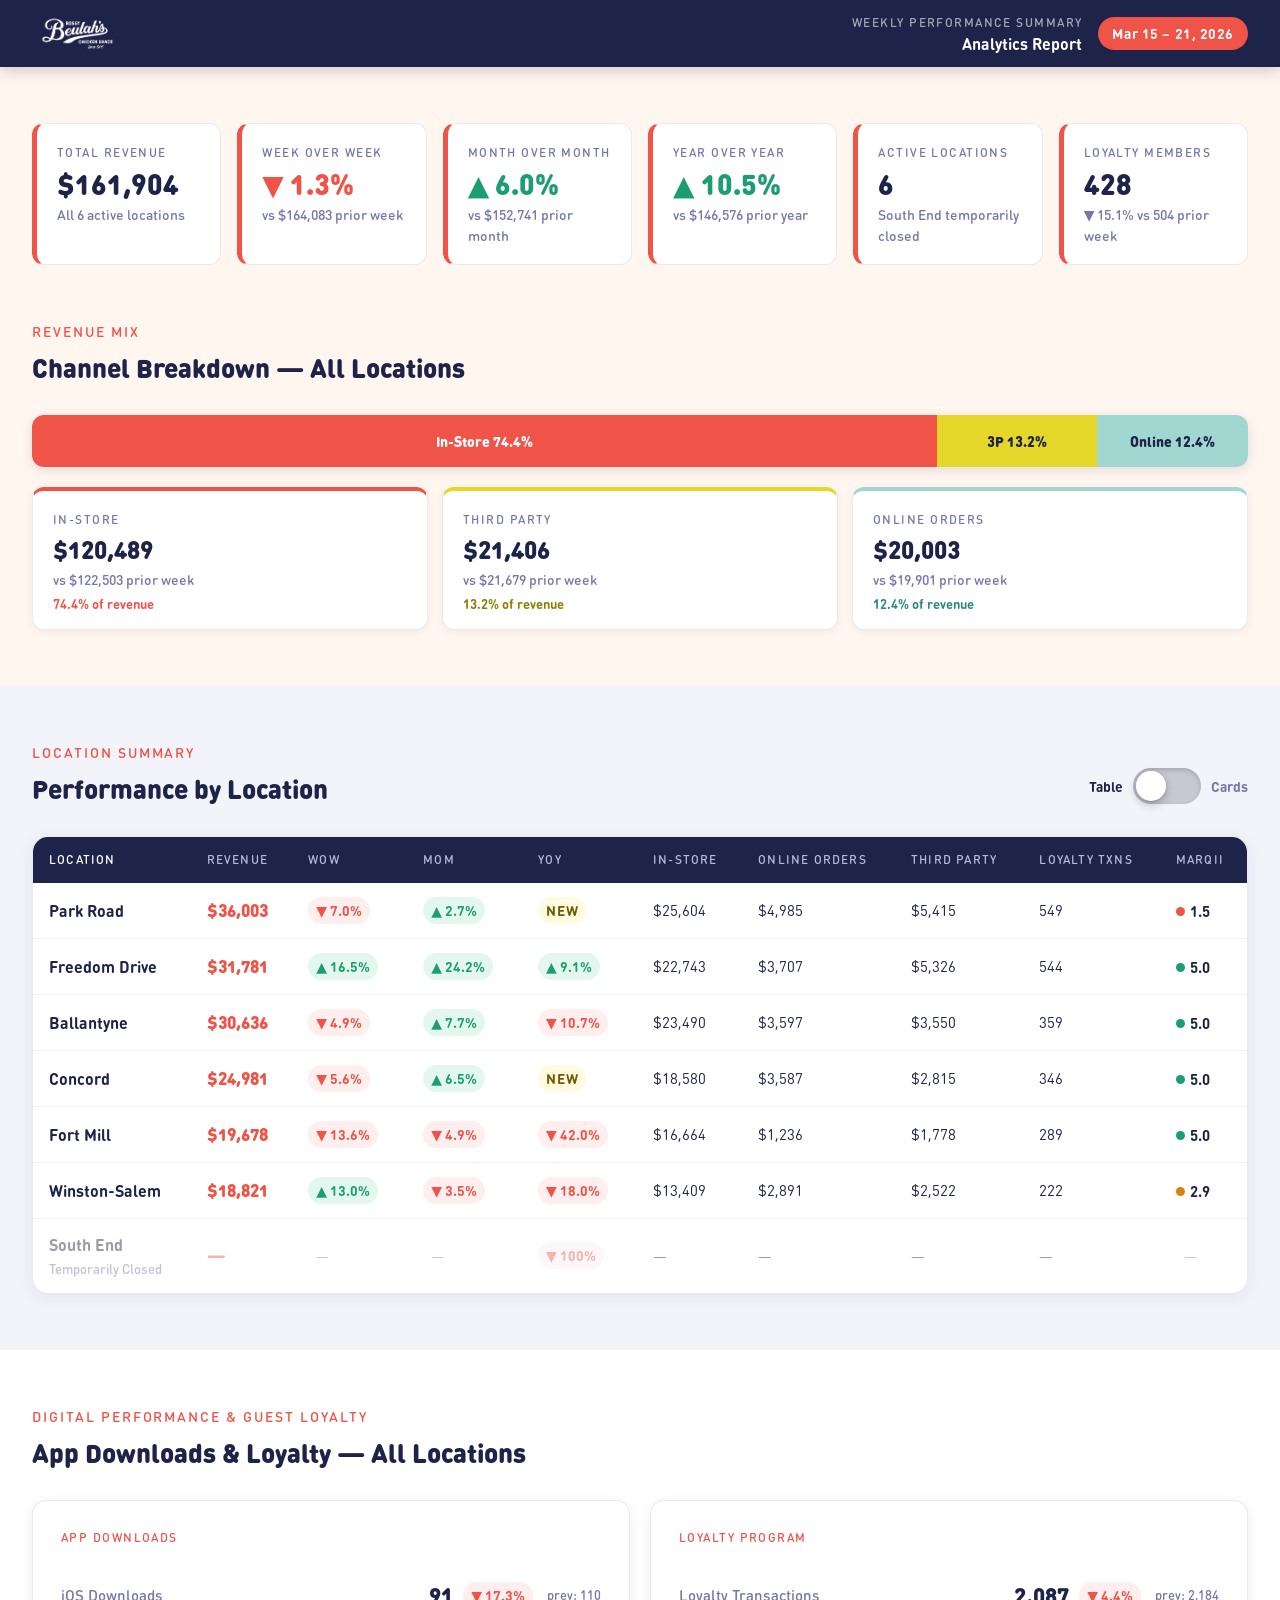
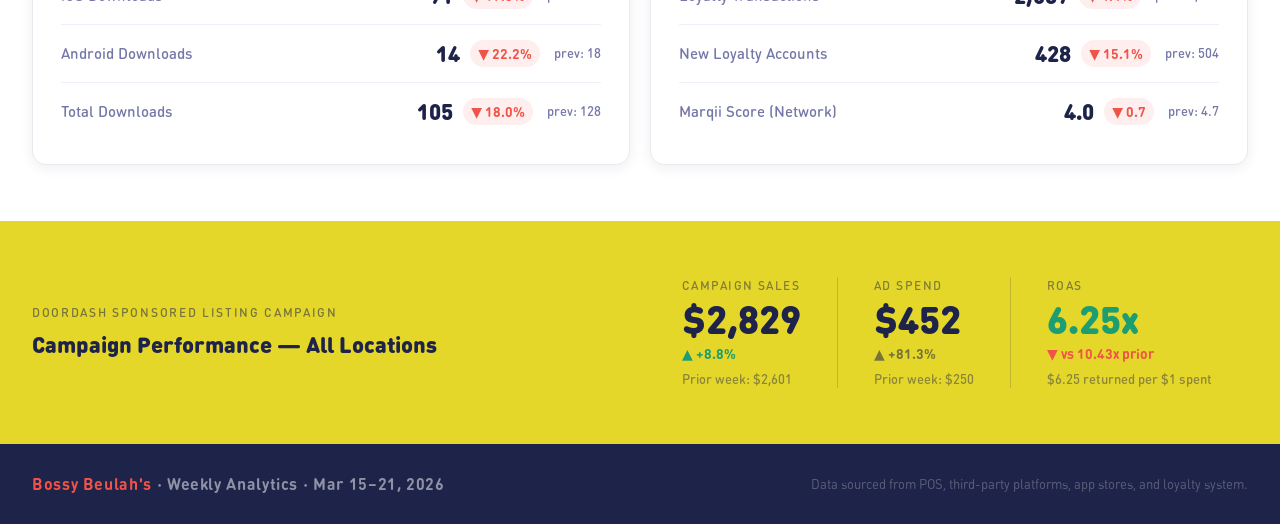
==== commit 60765e9a: "Group delta label+chip pairs to prevent mid-pair line breaks Wrap each WoW/MoM/YoY label and its chi" ====
--- a/index-bright.html
+++ b/index-bright.html
@@ -252,9 +252,9 @@
             <div>
               <div class="loc-card-revenue">$36,003</div>
               <div class="loc-card-deltas" style="margin-top:8px;">
-                <span class="delta-label">WoW</span><span class="delta down">▼ 7.0%</span>
-                <span class="delta-label">MoM</span><span class="delta up">▲ 2.7%</span>
-                <span class="delta-label">YoY</span><span class="delta new">NEW</span>
+                <span class="delta-pair"><span class="delta-label">WoW</span><span class="delta down">▼ 7.0%</span></span>
+                <span class="delta-pair"><span class="delta-label">MoM</span><span class="delta up">▲ 2.7%</span></span>
+                <span class="delta-pair"><span class="delta-label">YoY</span><span class="delta new">NEW</span></span>
               </div>
             </div>
             <div>
@@ -290,9 +290,9 @@
             <div>
               <div class="loc-card-revenue">$31,781</div>
               <div class="loc-card-deltas" style="margin-top:8px;">
-                <span class="delta-label">WoW</span><span class="delta up">▲ 16.5%</span>
-                <span class="delta-label">MoM</span><span class="delta up">▲ 24.2%</span>
-                <span class="delta-label">YoY</span><span class="delta up">▲ 9.1%</span>
+                <span class="delta-pair"><span class="delta-label">WoW</span><span class="delta up">▲ 16.5%</span></span>
+                <span class="delta-pair"><span class="delta-label">MoM</span><span class="delta up">▲ 24.2%</span></span>
+                <span class="delta-pair"><span class="delta-label">YoY</span><span class="delta up">▲ 9.1%</span></span>
               </div>
             </div>
             <div>
@@ -328,9 +328,9 @@
             <div>
               <div class="loc-card-revenue">$30,636</div>
               <div class="loc-card-deltas" style="margin-top:8px;">
-                <span class="delta-label">WoW</span><span class="delta down">▼ 4.9%</span>
-                <span class="delta-label">MoM</span><span class="delta up">▲ 7.7%</span>
-                <span class="delta-label">YoY</span><span class="delta down">▼ 10.7%</span>
+                <span class="delta-pair"><span class="delta-label">WoW</span><span class="delta down">▼ 4.9%</span></span>
+                <span class="delta-pair"><span class="delta-label">MoM</span><span class="delta up">▲ 7.7%</span></span>
+                <span class="delta-pair"><span class="delta-label">YoY</span><span class="delta down">▼ 10.7%</span></span>
               </div>
             </div>
             <div>
@@ -366,9 +366,9 @@
             <div>
               <div class="loc-card-revenue">$24,981</div>
               <div class="loc-card-deltas" style="margin-top:8px;">
-                <span class="delta-label">WoW</span><span class="delta down">▼ 5.6%</span>
-                <span class="delta-label">MoM</span><span class="delta up">▲ 6.5%</span>
-                <span class="delta-label">YoY</span><span class="delta new">NEW</span>
+                <span class="delta-pair"><span class="delta-label">WoW</span><span class="delta down">▼ 5.6%</span></span>
+                <span class="delta-pair"><span class="delta-label">MoM</span><span class="delta up">▲ 6.5%</span></span>
+                <span class="delta-pair"><span class="delta-label">YoY</span><span class="delta new">NEW</span></span>
               </div>
             </div>
             <div>
@@ -404,9 +404,9 @@
             <div>
               <div class="loc-card-revenue">$19,678</div>
               <div class="loc-card-deltas" style="margin-top:8px;">
-                <span class="delta-label">WoW</span><span class="delta down">▼ 13.6%</span>
-                <span class="delta-label">MoM</span><span class="delta down">▼ 4.9%</span>
-                <span class="delta-label">YoY</span><span class="delta down">▼ 42.0%</span>
+                <span class="delta-pair"><span class="delta-label">WoW</span><span class="delta down">▼ 13.6%</span></span>
+                <span class="delta-pair"><span class="delta-label">MoM</span><span class="delta down">▼ 4.9%</span></span>
+                <span class="delta-pair"><span class="delta-label">YoY</span><span class="delta down">▼ 42.0%</span></span>
               </div>
             </div>
             <div>
@@ -442,9 +442,9 @@
             <div>
               <div class="loc-card-revenue">$18,821</div>
               <div class="loc-card-deltas" style="margin-top:8px;">
-                <span class="delta-label">WoW</span><span class="delta up">▲ 13.0%</span>
-                <span class="delta-label">MoM</span><span class="delta down">▼ 3.5%</span>
-                <span class="delta-label">YoY</span><span class="delta down">▼ 18.0%</span>
+                <span class="delta-pair"><span class="delta-label">WoW</span><span class="delta up">▲ 13.0%</span></span>
+                <span class="delta-pair"><span class="delta-label">MoM</span><span class="delta down">▼ 3.5%</span></span>
+                <span class="delta-pair"><span class="delta-label">YoY</span><span class="delta down">▼ 18.0%</span></span>
               </div>
             </div>
             <div>
--- a/css/report-bright.css
+++ b/css/report-bright.css
@@ -175,7 +175,7 @@
 }
 
 .section-eyebrow {
-  font-size: 12px; /* was 10px */
+  font-size: 14px;
   font-weight: 500;
   letter-spacing: 0.14em;
   text-transform: uppercase;
@@ -313,8 +313,8 @@
 .toggle-switch {
   position: relative;
   display: inline-block;
-  width: 52px;
-  height: 28px;
+  width: 68px;
+  height: 36px;
   cursor: pointer;
 }
 
@@ -323,9 +323,10 @@
 .toggle-track {
   position: absolute;
   inset: 0;
-  background: var(--border);
+  background: #C8C8D4;
   border-radius: 100px;
-  transition: background 0.25s;
+  transition: background 0.3s ease;
+  box-shadow: inset 0 2px 5px rgba(0,0,0,0.18);
 }
 
 .toggle-switch input:checked + .toggle-track { background: var(--coral); }
@@ -334,16 +335,19 @@
   position: absolute;
   top: 3px;
   left: 3px;
-  width: 22px;
-  height: 22px;
-  background: #fff;
+  width: 30px;
+  height: 30px;
+  background: #ffffff;
   border-radius: 50%;
-  box-shadow: 0 1px 4px rgba(0,0,0,0.2);
-  transition: transform 0.25s;
+  box-shadow:
+    0 4px 10px rgba(0,0,0,0.22),
+    0 1px 3px rgba(0,0,0,0.14),
+    inset 0 1px 1px rgba(255,255,255,0.9);
+  transition: transform 0.3s cubic-bezier(0.4, 0, 0.2, 1);
 }
 
 .toggle-switch input:checked + .toggle-track .toggle-thumb {
-  transform: translateX(24px);
+  transform: translateX(32px);
 }
 
 .card-panel {
@@ -512,13 +516,19 @@
   align-items: center;
 }
 
+.delta-pair {
+  display: inline-flex;
+  align-items: center;
+  white-space: nowrap;
+  gap: 3px;
+}
+
 .delta-label {
-  font-size: 12px; /* was 10px */
+  font-size: 12px;
   font-weight: 500;
   letter-spacing: 0.1em;
   text-transform: uppercase;
   color: var(--text-muted);
-  margin-right: 3px;
 }
 
 /* Channel mini-bar — full brand palette */
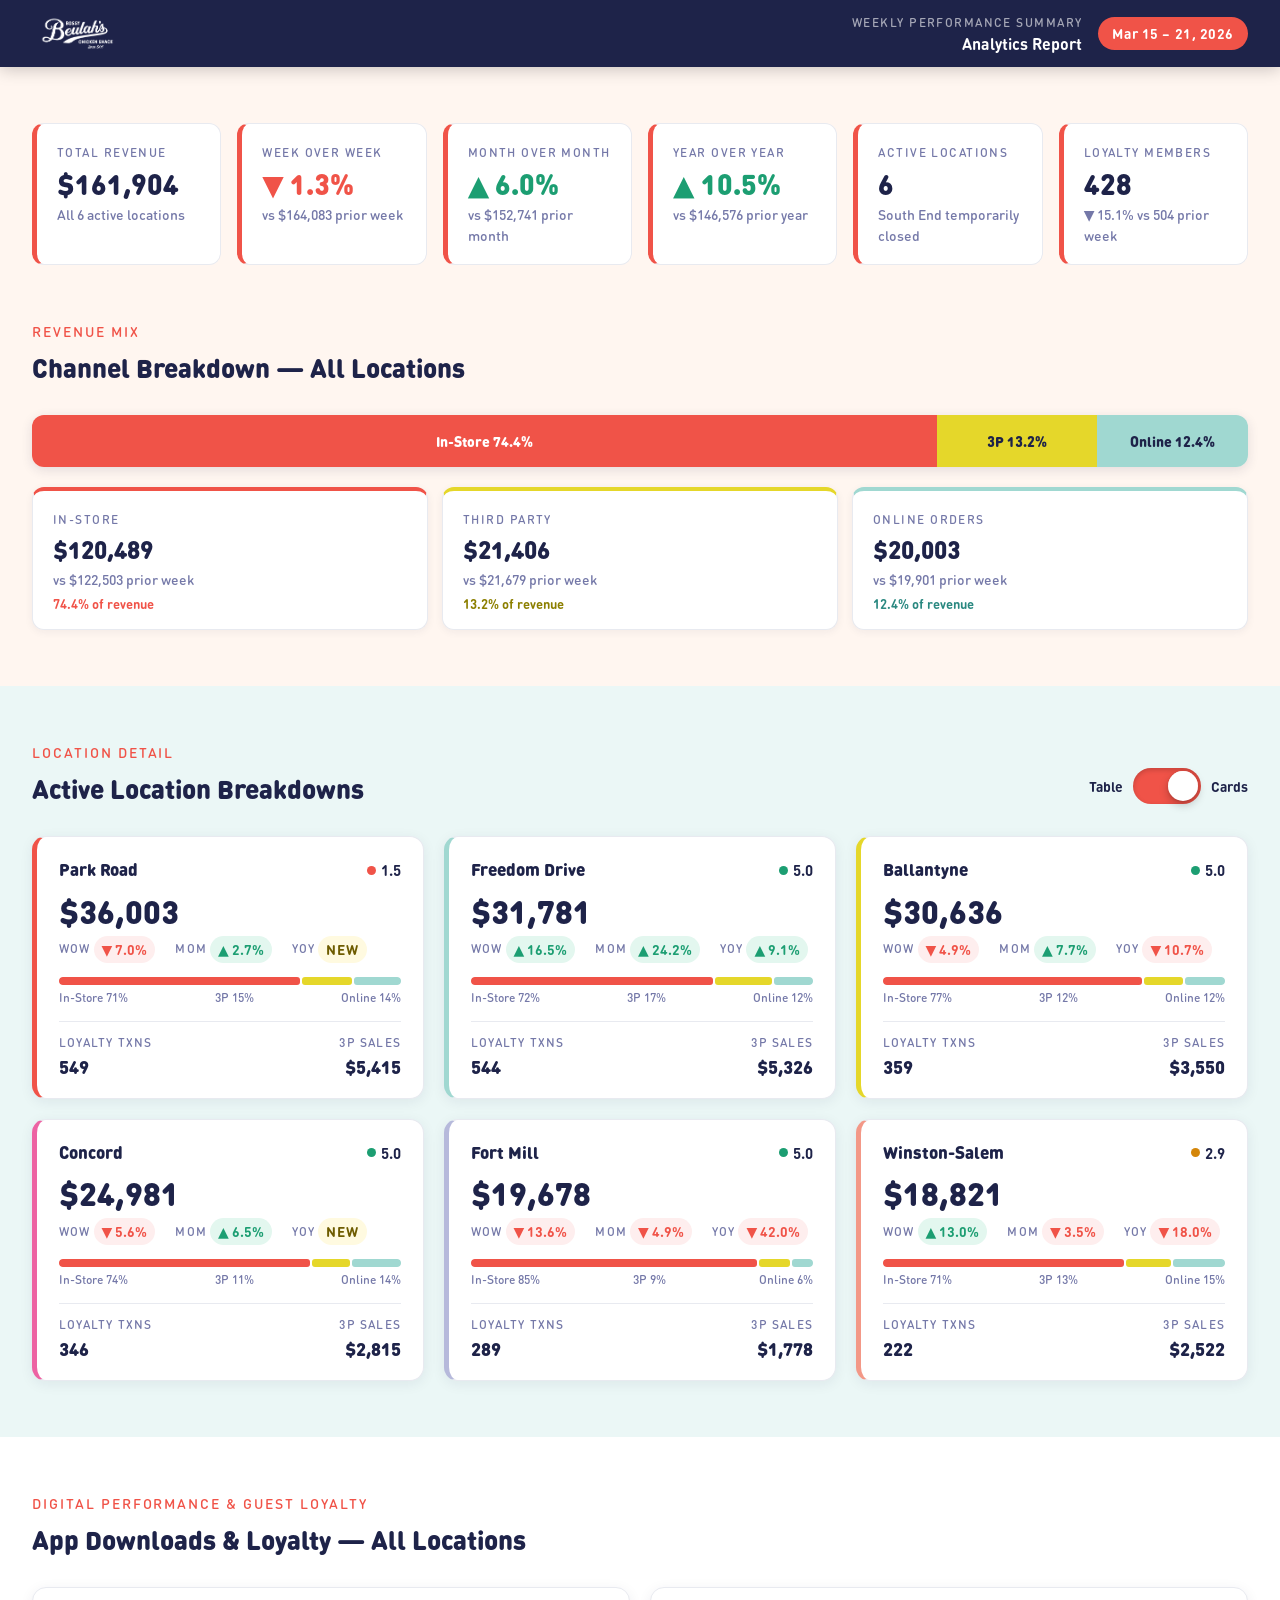
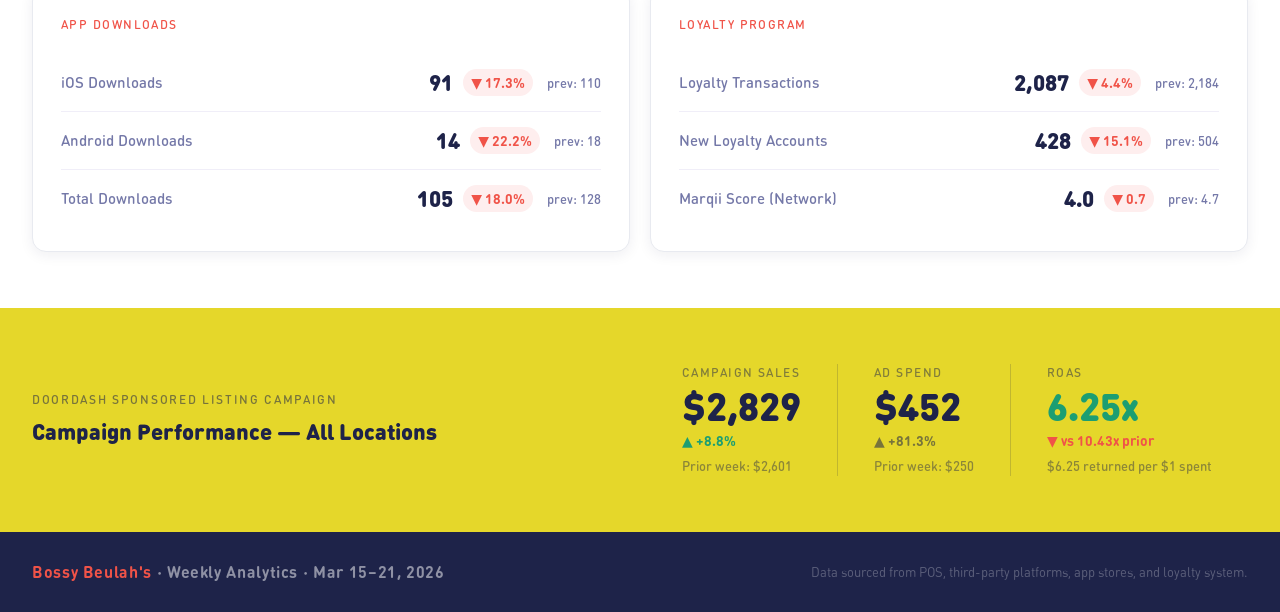
==== commit ed797dbc: "Make cards the default view in location toggle Toggle now starts checked (cards visible); toggling o" ====
--- a/index-bright.html
+++ b/index-bright.html
@@ -119,7 +119,7 @@
         <div class="view-toggle">
           <span class="toggle-label" id="label-table">Table</span>
           <label class="toggle-switch">
-            <input type="checkbox" id="view-toggle-input">
+            <input type="checkbox" id="view-toggle-input" checked>
             <span class="toggle-track"><span class="toggle-thumb"></span></span>
           </label>
           <span class="toggle-label" id="label-cards">Cards</span>
@@ -615,8 +615,7 @@
       var lblTable = document.getElementById('label-table');
       var lblCards = document.getElementById('label-cards');
 
-      toggle.addEventListener('change', function () {
-        var cards = this.checked;
+      function applyState(cards) {
         tableEl.style.display = cards ? 'none'  : 'block';
         cardsEl.style.display = cards ? 'block' : 'none';
         section.classList.toggle('show-cards', cards);
@@ -624,6 +623,13 @@
         title.textContent    = cards ? 'Active Location Breakdowns' : 'Performance by Location';
         lblTable.style.color = cards ? ''                          : 'var(--text-ink)';
         lblCards.style.color = cards ? 'var(--text-ink)'           : '';
+      }
+
+      // Cards are the default (checkbox starts checked)
+      applyState(true);
+
+      toggle.addEventListener('change', function () {
+        applyState(this.checked);
       });
     }());
   </script>
--- a/css/report-bright.css
+++ b/css/report-bright.css
@@ -511,7 +511,7 @@
 
 .loc-card-deltas {
   display: flex;
-  gap: 10px;
+  gap: 16px;
   flex-wrap: wrap;
   align-items: center;
 }
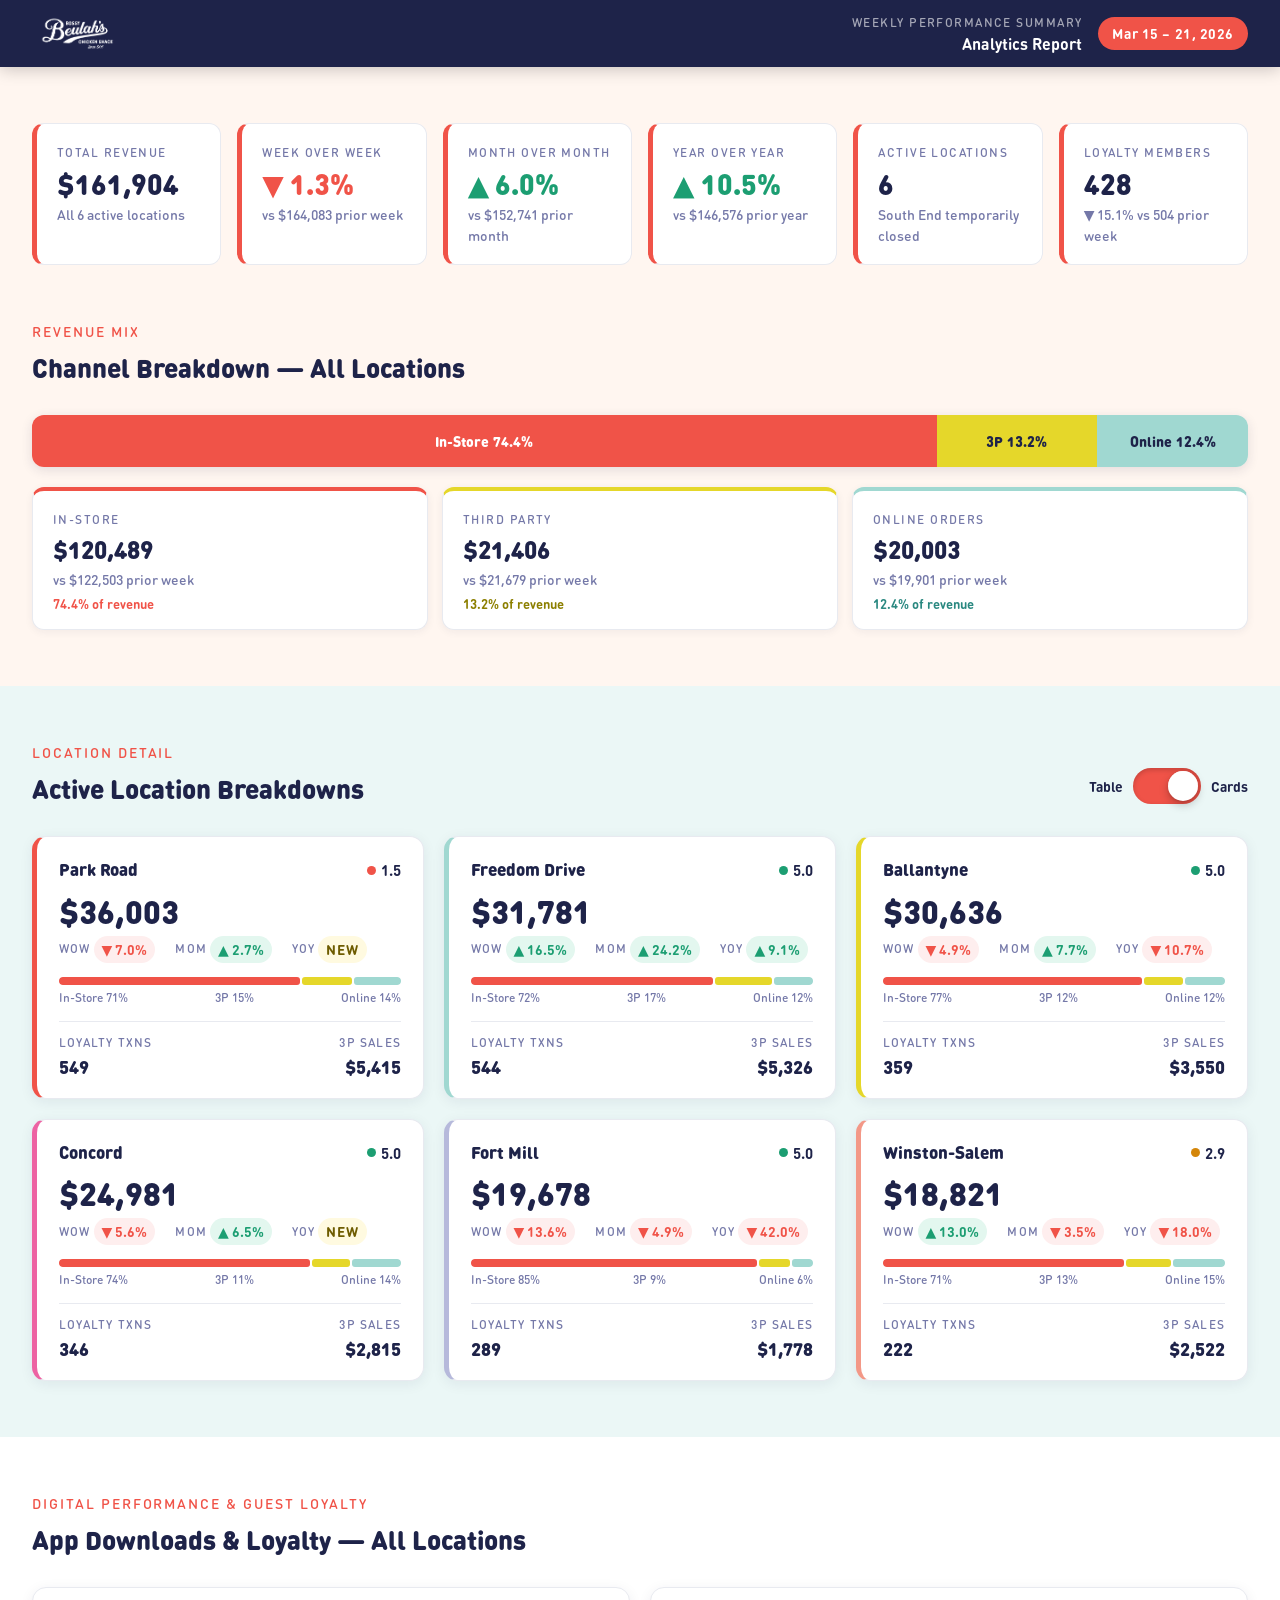
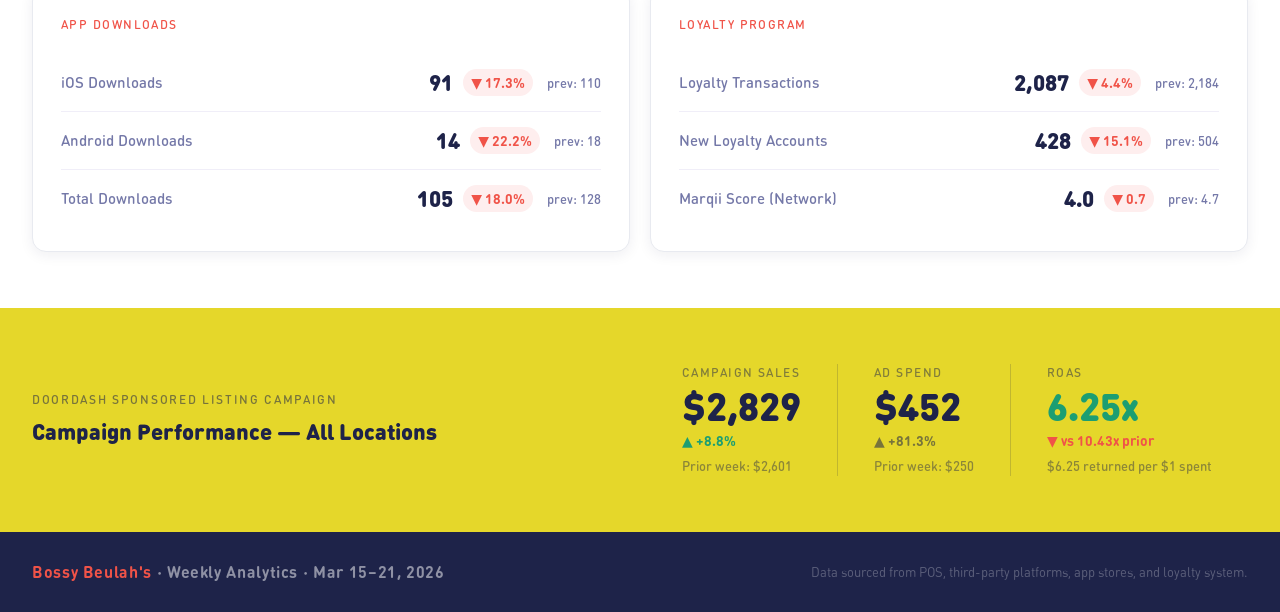
==== commit e809073e: "Proportional channel bars with external labels on mobile At ≤600px each bar row shows the channel na" ====
--- a/index-bright.html
+++ b/index-bright.html
@@ -76,9 +76,9 @@
       <p class="section-title">Channel Breakdown — All Locations</p>
 
       <div class="channel-bar-wrap">
-        <div class="channel-bar-seg channel-seg-instore">In-Store 74.4%</div>
-        <div class="channel-bar-seg channel-seg-3p">3P 13.2%</div>
-        <div class="channel-bar-seg channel-seg-online">Online 12.4%</div>
+        <div class="channel-bar-seg channel-seg-instore"><span class="seg-label">In-Store</span><span class="seg-pct">74.4%</span></div>
+        <div class="channel-bar-seg channel-seg-3p"><span class="seg-label">3P</span><span class="seg-pct">13.2%</span></div>
+        <div class="channel-bar-seg channel-seg-online"><span class="seg-label">Online</span><span class="seg-pct">12.4%</span></div>
       </div>
 
       <div class="channel-tiles">
--- a/css/report-bright.css
+++ b/css/report-bright.css
@@ -203,6 +203,7 @@
   display: flex;
   align-items: center;
   justify-content: center;
+  gap: 4px;
   font-size: 14px; /* was 12px */
   font-weight: 800;
   white-space: nowrap;
@@ -788,4 +789,20 @@
   .header-right            { text-align: left; }
   .header-logo             { height: 44px; }
   .dd-inner                { flex-direction: column; align-items: flex-start; }
-}
+  .dd-stats                { flex-direction: column; gap: 24px; width: 100%; }
+  .dd-stat                 { padding: 0; border-left: none; border-top: 1px solid rgba(30,35,73,0.18); padding-top: 20px; }
+  .dd-stat:first-child     { border-top: none; padding-top: 0; }
+
+  /* Stat rows: stack label above value/delta/prev so nothing wraps */
+  .stat-row                { flex-direction: column; align-items: flex-start; gap: 6px; }
+  .stat-right              { gap: 8px; }
+
+  /* Channel bar: proportional bars with external label on mobile */
+  .channel-bar-wrap        { flex-direction: column; height: auto; background: transparent; box-shadow: none; border-radius: 0; overflow: visible; gap: 10px; }
+  .channel-bar-seg         { flex: none; width: 100%; background: transparent !important; color: var(--navy); padding: 0; justify-content: flex-start; align-items: center; overflow: visible; }
+  .seg-label               { width: 62px; flex-shrink: 0; font-size: 13px; font-weight: 700; color: var(--navy); white-space: nowrap; }
+  .seg-pct                 { display: flex; align-items: center; justify-content: flex-end; padding: 7px 10px; border-radius: 8px; font-size: 13px; font-weight: 800; white-space: nowrap; }
+  .channel-seg-instore .seg-pct { background: var(--coral);  color: #fff;          width: 74.4%; }
+  .channel-seg-3p      .seg-pct { background: var(--yellow); color: var(--navy);   width: 13.2%; min-width: 52px; }
+  .channel-seg-online  .seg-pct { background: var(--teal);   color: var(--navy);   width: 12.4%; min-width: 52px; }
+}
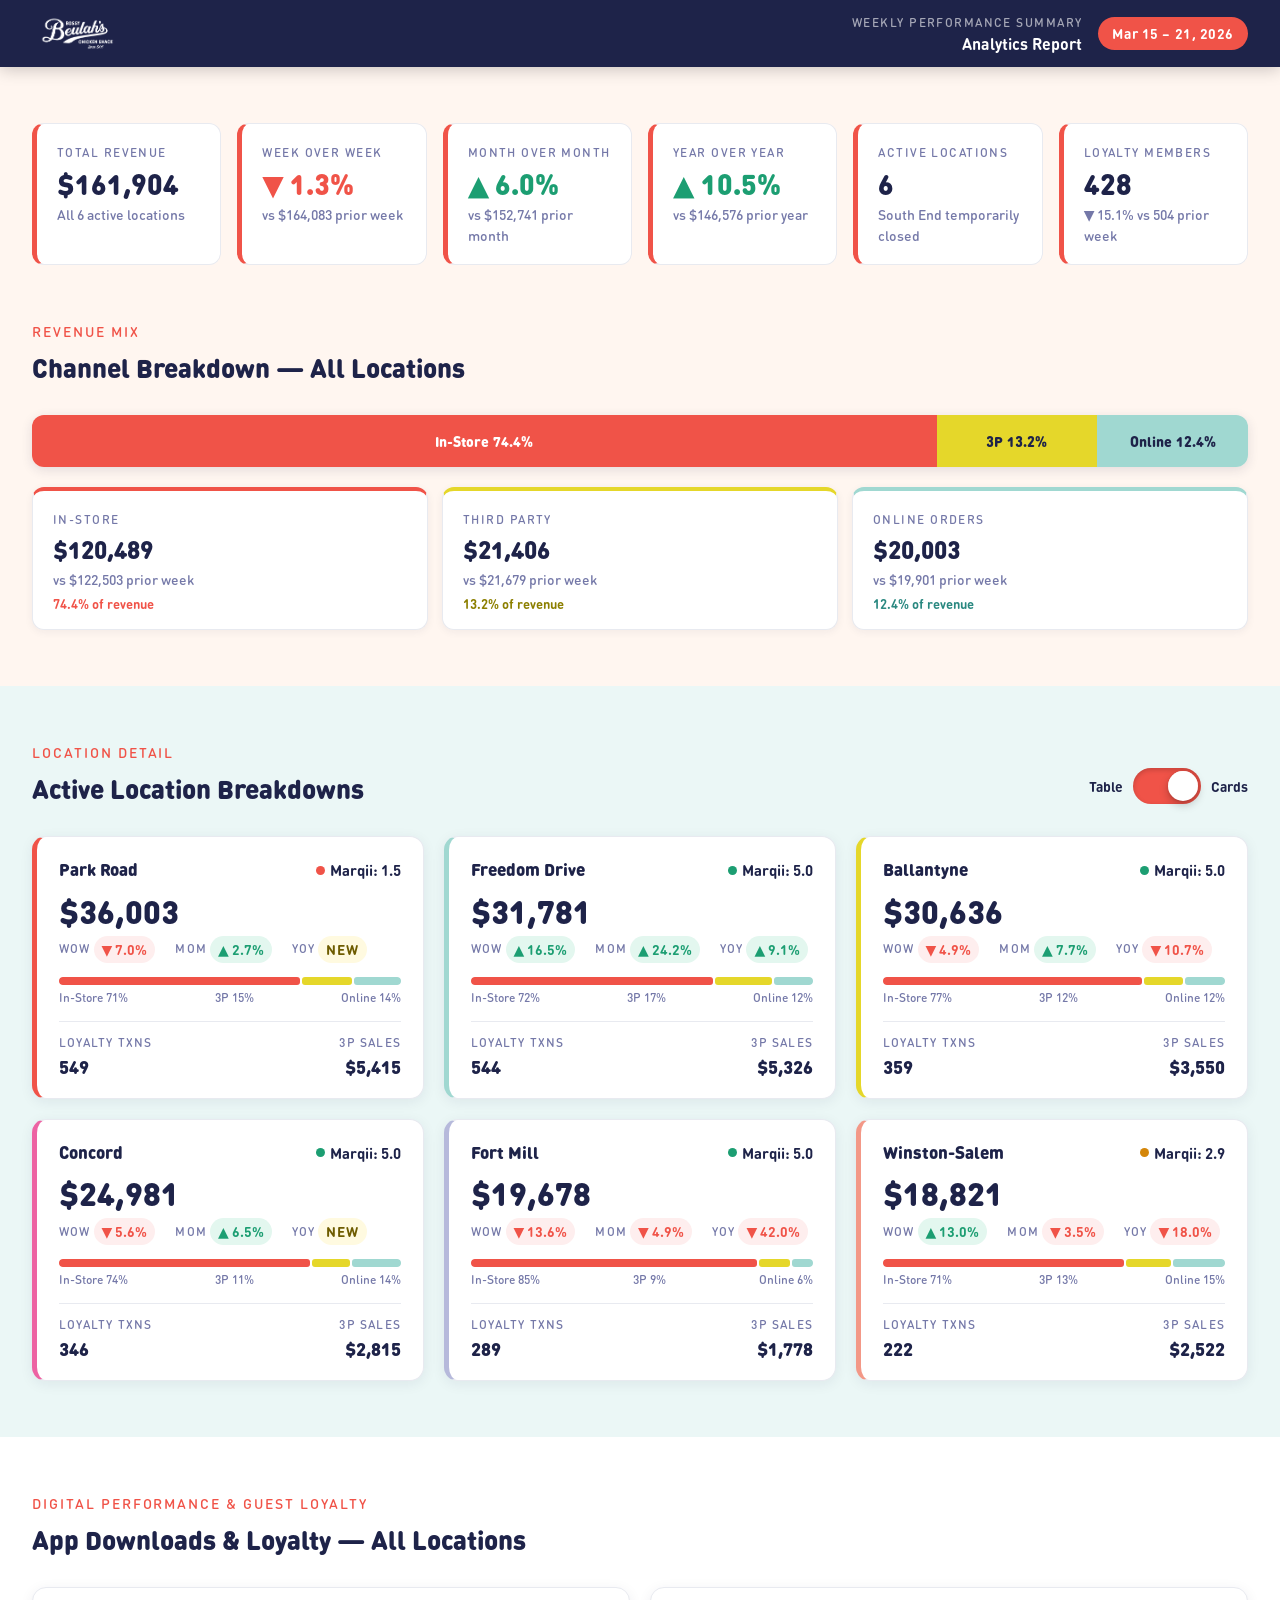
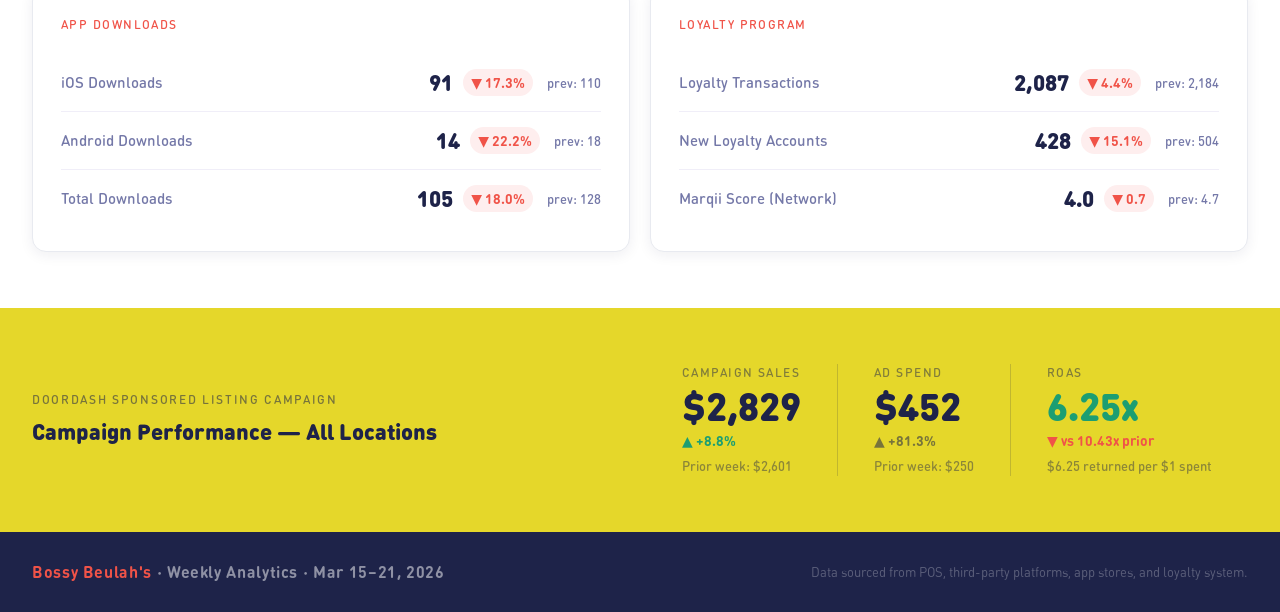
==== commit 22c79599: "Add 'Marqii:' label to score badges on location cards Co-Authored-By: Claude Sonnet 4.6 <noreply@ant" ====
--- a/index-bright.html
+++ b/index-bright.html
@@ -156,7 +156,7 @@
                   <td>$4,985</td>
                   <td>$5,415</td>
                   <td>549</td>
-                  <td><span class="marqii-badge"><span class="marqii-dot red"></span>1.5</span></td>
+                  <td><span class="marqii-badge"><span class="marqii-dot red"></span>Marqii: 1.5</span></td>
                 </tr>
                 <tr>
                   <td><div class="td-location">Freedom Drive</div></td>
@@ -168,7 +168,7 @@
                   <td>$3,707</td>
                   <td>$5,326</td>
                   <td>544</td>
-                  <td><span class="marqii-badge"><span class="marqii-dot green"></span>5.0</span></td>
+                  <td><span class="marqii-badge"><span class="marqii-dot green"></span>Marqii: 5.0</span></td>
                 </tr>
                 <tr>
                   <td><div class="td-location">Ballantyne</div></td>
@@ -180,7 +180,7 @@
                   <td>$3,597</td>
                   <td>$3,550</td>
                   <td>359</td>
-                  <td><span class="marqii-badge"><span class="marqii-dot green"></span>5.0</span></td>
+                  <td><span class="marqii-badge"><span class="marqii-dot green"></span>Marqii: 5.0</span></td>
                 </tr>
                 <tr>
                   <td><div class="td-location">Concord</div></td>
@@ -192,7 +192,7 @@
                   <td>$3,587</td>
                   <td>$2,815</td>
                   <td>346</td>
-                  <td><span class="marqii-badge"><span class="marqii-dot green"></span>5.0</span></td>
+                  <td><span class="marqii-badge"><span class="marqii-dot green"></span>Marqii: 5.0</span></td>
                 </tr>
                 <tr>
                   <td><div class="td-location">Fort Mill</div></td>
@@ -204,7 +204,7 @@
                   <td>$1,236</td>
                   <td>$1,778</td>
                   <td>289</td>
-                  <td><span class="marqii-badge"><span class="marqii-dot green"></span>5.0</span></td>
+                  <td><span class="marqii-badge"><span class="marqii-dot green"></span>Marqii: 5.0</span></td>
                 </tr>
                 <tr>
                   <td><div class="td-location">Winston-Salem</div></td>
@@ -216,7 +216,7 @@
                   <td>$2,891</td>
                   <td>$2,522</td>
                   <td>222</td>
-                  <td><span class="marqii-badge"><span class="marqii-dot amber"></span>2.9</span></td>
+                  <td><span class="marqii-badge"><span class="marqii-dot amber"></span>Marqii: 2.9</span></td>
                 </tr>
                 <tr class="row-closed">
                   <td>
@@ -247,7 +247,7 @@
           <div class="loc-card">
             <div class="loc-card-header">
               <div class="loc-card-name">Park Road</div>
-              <span class="marqii-badge"><span class="marqii-dot red"></span>1.5</span>
+              <span class="marqii-badge"><span class="marqii-dot red"></span>Marqii: 1.5</span>
             </div>
             <div>
               <div class="loc-card-revenue">$36,003</div>
@@ -285,7 +285,7 @@
           <div class="loc-card">
             <div class="loc-card-header">
               <div class="loc-card-name">Freedom Drive</div>
-              <span class="marqii-badge"><span class="marqii-dot green"></span>5.0</span>
+              <span class="marqii-badge"><span class="marqii-dot green"></span>Marqii: 5.0</span>
             </div>
             <div>
               <div class="loc-card-revenue">$31,781</div>
@@ -323,7 +323,7 @@
           <div class="loc-card">
             <div class="loc-card-header">
               <div class="loc-card-name">Ballantyne</div>
-              <span class="marqii-badge"><span class="marqii-dot green"></span>5.0</span>
+              <span class="marqii-badge"><span class="marqii-dot green"></span>Marqii: 5.0</span>
             </div>
             <div>
               <div class="loc-card-revenue">$30,636</div>
@@ -361,7 +361,7 @@
           <div class="loc-card">
             <div class="loc-card-header">
               <div class="loc-card-name">Concord</div>
-              <span class="marqii-badge"><span class="marqii-dot green"></span>5.0</span>
+              <span class="marqii-badge"><span class="marqii-dot green"></span>Marqii: 5.0</span>
             </div>
             <div>
               <div class="loc-card-revenue">$24,981</div>
@@ -399,7 +399,7 @@
           <div class="loc-card">
             <div class="loc-card-header">
               <div class="loc-card-name">Fort Mill</div>
-              <span class="marqii-badge"><span class="marqii-dot green"></span>5.0</span>
+              <span class="marqii-badge"><span class="marqii-dot green"></span>Marqii: 5.0</span>
             </div>
             <div>
               <div class="loc-card-revenue">$19,678</div>
@@ -437,7 +437,7 @@
           <div class="loc-card">
             <div class="loc-card-header">
               <div class="loc-card-name">Winston-Salem</div>
-              <span class="marqii-badge"><span class="marqii-dot amber"></span>2.9</span>
+              <span class="marqii-badge"><span class="marqii-dot amber"></span>Marqii: 2.9</span>
             </div>
             <div>
               <div class="loc-card-revenue">$18,821</div>
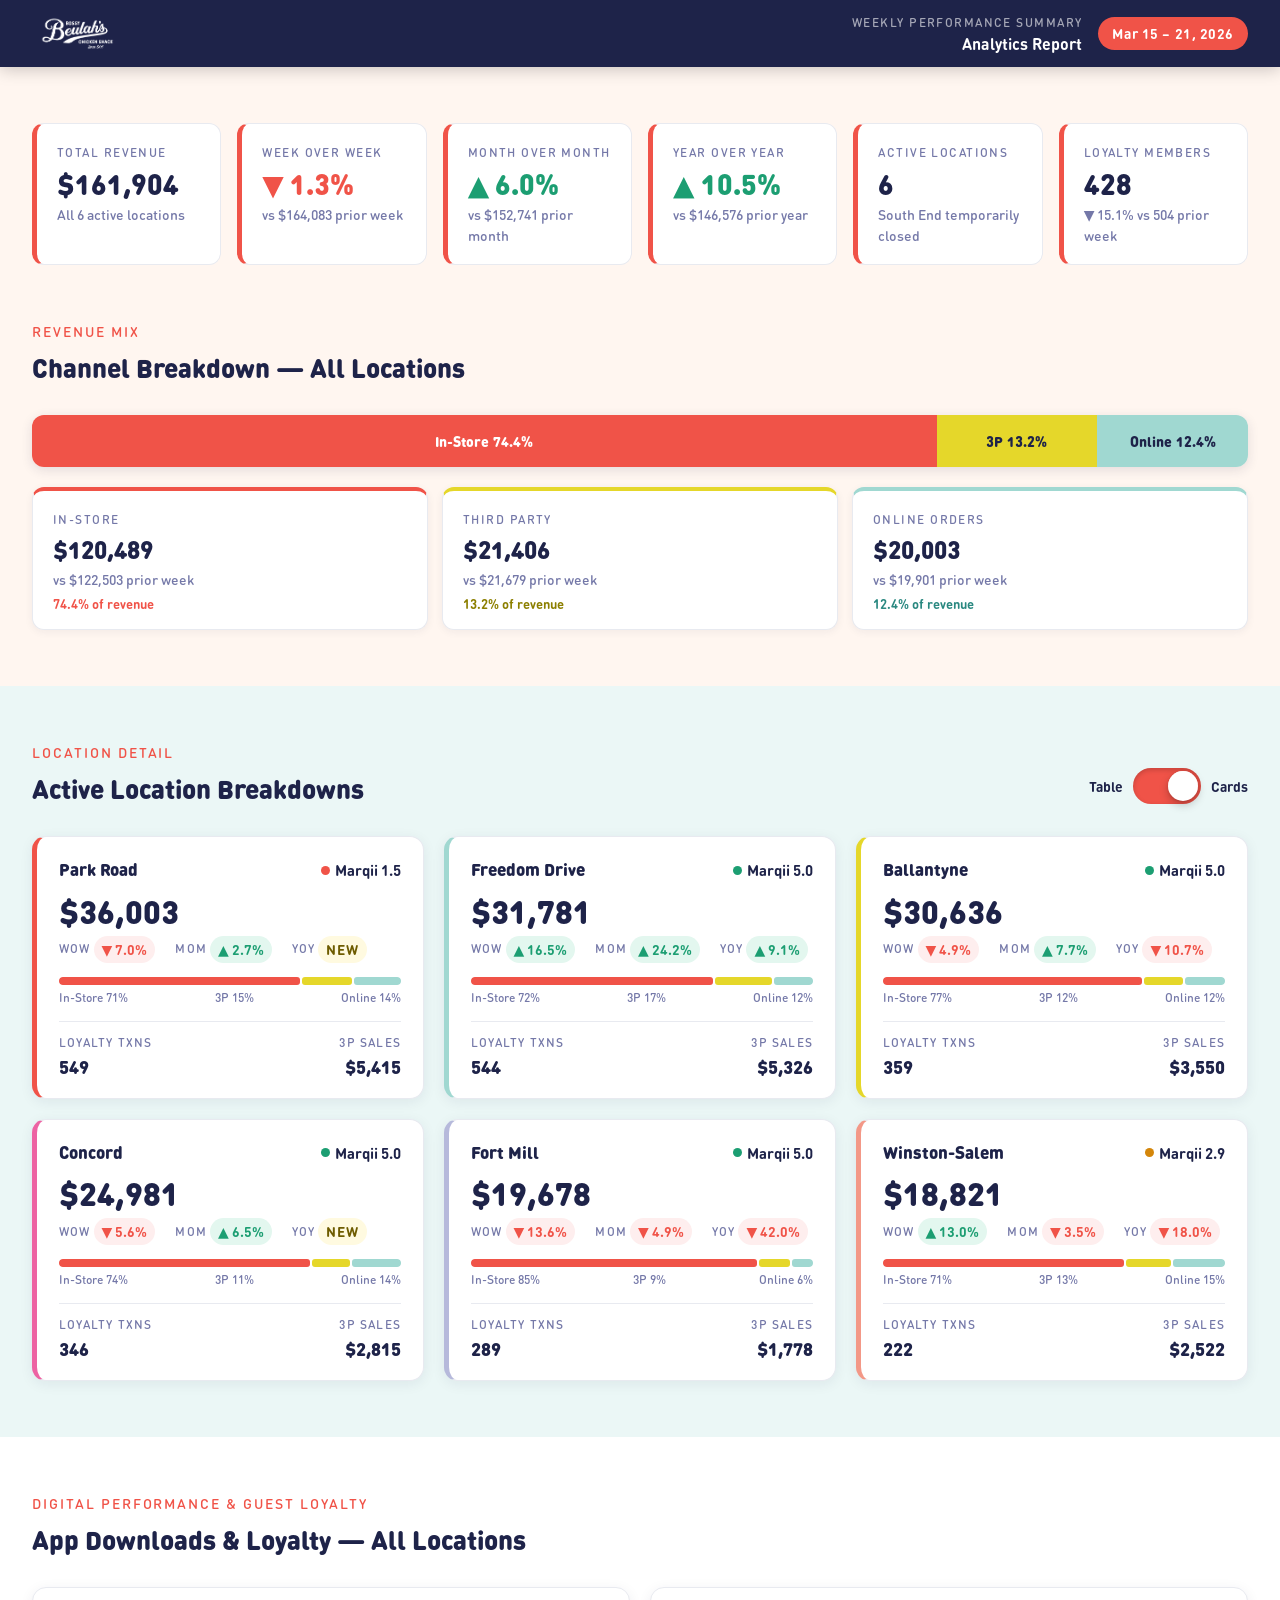
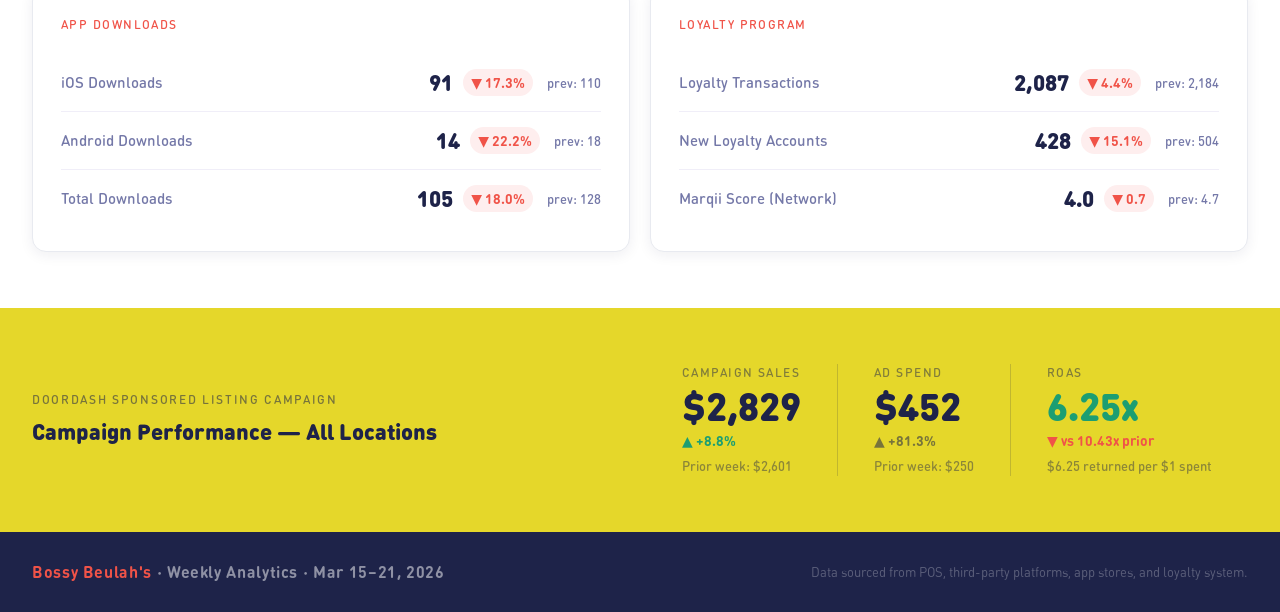
==== commit 2871a6e5: "Adjust Marqii score labels in bright report" ====
--- a/index-bright.html
+++ b/index-bright.html
@@ -4,6 +4,7 @@
   <meta charset="UTF-8" />
   <meta name="viewport" content="width=device-width, initial-scale=1.0" />
   <title>Bossy Beulah's — Weekly Analytics Report · Mar 15–21, 2026 · Bright</title>
+  <link rel="icon" type="image/svg+xml" href="./favicon.svg" />
   <link rel="stylesheet" href="./css/fonts.css" />
   <link rel="stylesheet" href="./css/report-bright.css" />
 </head>
@@ -156,7 +157,7 @@
                   <td>$4,985</td>
                   <td>$5,415</td>
                   <td>549</td>
-                  <td><span class="marqii-badge"><span class="marqii-dot red"></span>Marqii: 1.5</span></td>
+                  <td><span class="marqii-badge"><span class="marqii-dot red"></span>1.5</span></td>
                 </tr>
                 <tr>
                   <td><div class="td-location">Freedom Drive</div></td>
@@ -168,7 +169,7 @@
                   <td>$3,707</td>
                   <td>$5,326</td>
                   <td>544</td>
-                  <td><span class="marqii-badge"><span class="marqii-dot green"></span>Marqii: 5.0</span></td>
+                  <td><span class="marqii-badge"><span class="marqii-dot green"></span>5.0</span></td>
                 </tr>
                 <tr>
                   <td><div class="td-location">Ballantyne</div></td>
@@ -180,7 +181,7 @@
                   <td>$3,597</td>
                   <td>$3,550</td>
                   <td>359</td>
-                  <td><span class="marqii-badge"><span class="marqii-dot green"></span>Marqii: 5.0</span></td>
+                  <td><span class="marqii-badge"><span class="marqii-dot green"></span>5.0</span></td>
                 </tr>
                 <tr>
                   <td><div class="td-location">Concord</div></td>
@@ -192,7 +193,7 @@
                   <td>$3,587</td>
                   <td>$2,815</td>
                   <td>346</td>
-                  <td><span class="marqii-badge"><span class="marqii-dot green"></span>Marqii: 5.0</span></td>
+                  <td><span class="marqii-badge"><span class="marqii-dot green"></span>5.0</span></td>
                 </tr>
                 <tr>
                   <td><div class="td-location">Fort Mill</div></td>
@@ -204,7 +205,7 @@
                   <td>$1,236</td>
                   <td>$1,778</td>
                   <td>289</td>
-                  <td><span class="marqii-badge"><span class="marqii-dot green"></span>Marqii: 5.0</span></td>
+                  <td><span class="marqii-badge"><span class="marqii-dot green"></span>5.0</span></td>
                 </tr>
                 <tr>
                   <td><div class="td-location">Winston-Salem</div></td>
@@ -216,7 +217,7 @@
                   <td>$2,891</td>
                   <td>$2,522</td>
                   <td>222</td>
-                  <td><span class="marqii-badge"><span class="marqii-dot amber"></span>Marqii: 2.9</span></td>
+                  <td><span class="marqii-badge"><span class="marqii-dot amber"></span>2.9</span></td>
                 </tr>
                 <tr class="row-closed">
                   <td>
@@ -247,7 +248,7 @@
           <div class="loc-card">
             <div class="loc-card-header">
               <div class="loc-card-name">Park Road</div>
-              <span class="marqii-badge"><span class="marqii-dot red"></span>Marqii: 1.5</span>
+              <span class="marqii-badge"><span class="marqii-dot red"></span>Marqii 1.5</span>
             </div>
             <div>
               <div class="loc-card-revenue">$36,003</div>
@@ -285,7 +286,7 @@
           <div class="loc-card">
             <div class="loc-card-header">
               <div class="loc-card-name">Freedom Drive</div>
-              <span class="marqii-badge"><span class="marqii-dot green"></span>Marqii: 5.0</span>
+              <span class="marqii-badge"><span class="marqii-dot green"></span>Marqii 5.0</span>
             </div>
             <div>
               <div class="loc-card-revenue">$31,781</div>
@@ -323,7 +324,7 @@
           <div class="loc-card">
             <div class="loc-card-header">
               <div class="loc-card-name">Ballantyne</div>
-              <span class="marqii-badge"><span class="marqii-dot green"></span>Marqii: 5.0</span>
+              <span class="marqii-badge"><span class="marqii-dot green"></span>Marqii 5.0</span>
             </div>
             <div>
               <div class="loc-card-revenue">$30,636</div>
@@ -361,7 +362,7 @@
           <div class="loc-card">
             <div class="loc-card-header">
               <div class="loc-card-name">Concord</div>
-              <span class="marqii-badge"><span class="marqii-dot green"></span>Marqii: 5.0</span>
+              <span class="marqii-badge"><span class="marqii-dot green"></span>Marqii 5.0</span>
             </div>
             <div>
               <div class="loc-card-revenue">$24,981</div>
@@ -399,7 +400,7 @@
           <div class="loc-card">
             <div class="loc-card-header">
               <div class="loc-card-name">Fort Mill</div>
-              <span class="marqii-badge"><span class="marqii-dot green"></span>Marqii: 5.0</span>
+              <span class="marqii-badge"><span class="marqii-dot green"></span>Marqii 5.0</span>
             </div>
             <div>
               <div class="loc-card-revenue">$19,678</div>
@@ -437,7 +438,7 @@
           <div class="loc-card">
             <div class="loc-card-header">
               <div class="loc-card-name">Winston-Salem</div>
-              <span class="marqii-badge"><span class="marqii-dot amber"></span>Marqii: 2.9</span>
+              <span class="marqii-badge"><span class="marqii-dot amber"></span>Marqii 2.9</span>
             </div>
             <div>
               <div class="loc-card-revenue">$18,821</div>
--- a/css/report-bright.css
+++ b/css/report-bright.css
@@ -782,7 +782,7 @@
 
 @media (max-width: 600px) {
   .inner { padding: 0 16px; }
-  .kpi-strip .inner        { grid-template-columns: repeat(2, 1fr); }
+  .kpi-strip .inner        { grid-template-columns: 1fr; }
   .cards-grid              { grid-template-columns: 1fr; }
   .two-col                 { grid-template-columns: 1fr; }
   .report-header .inner    { flex-direction: column; align-items: flex-start; }
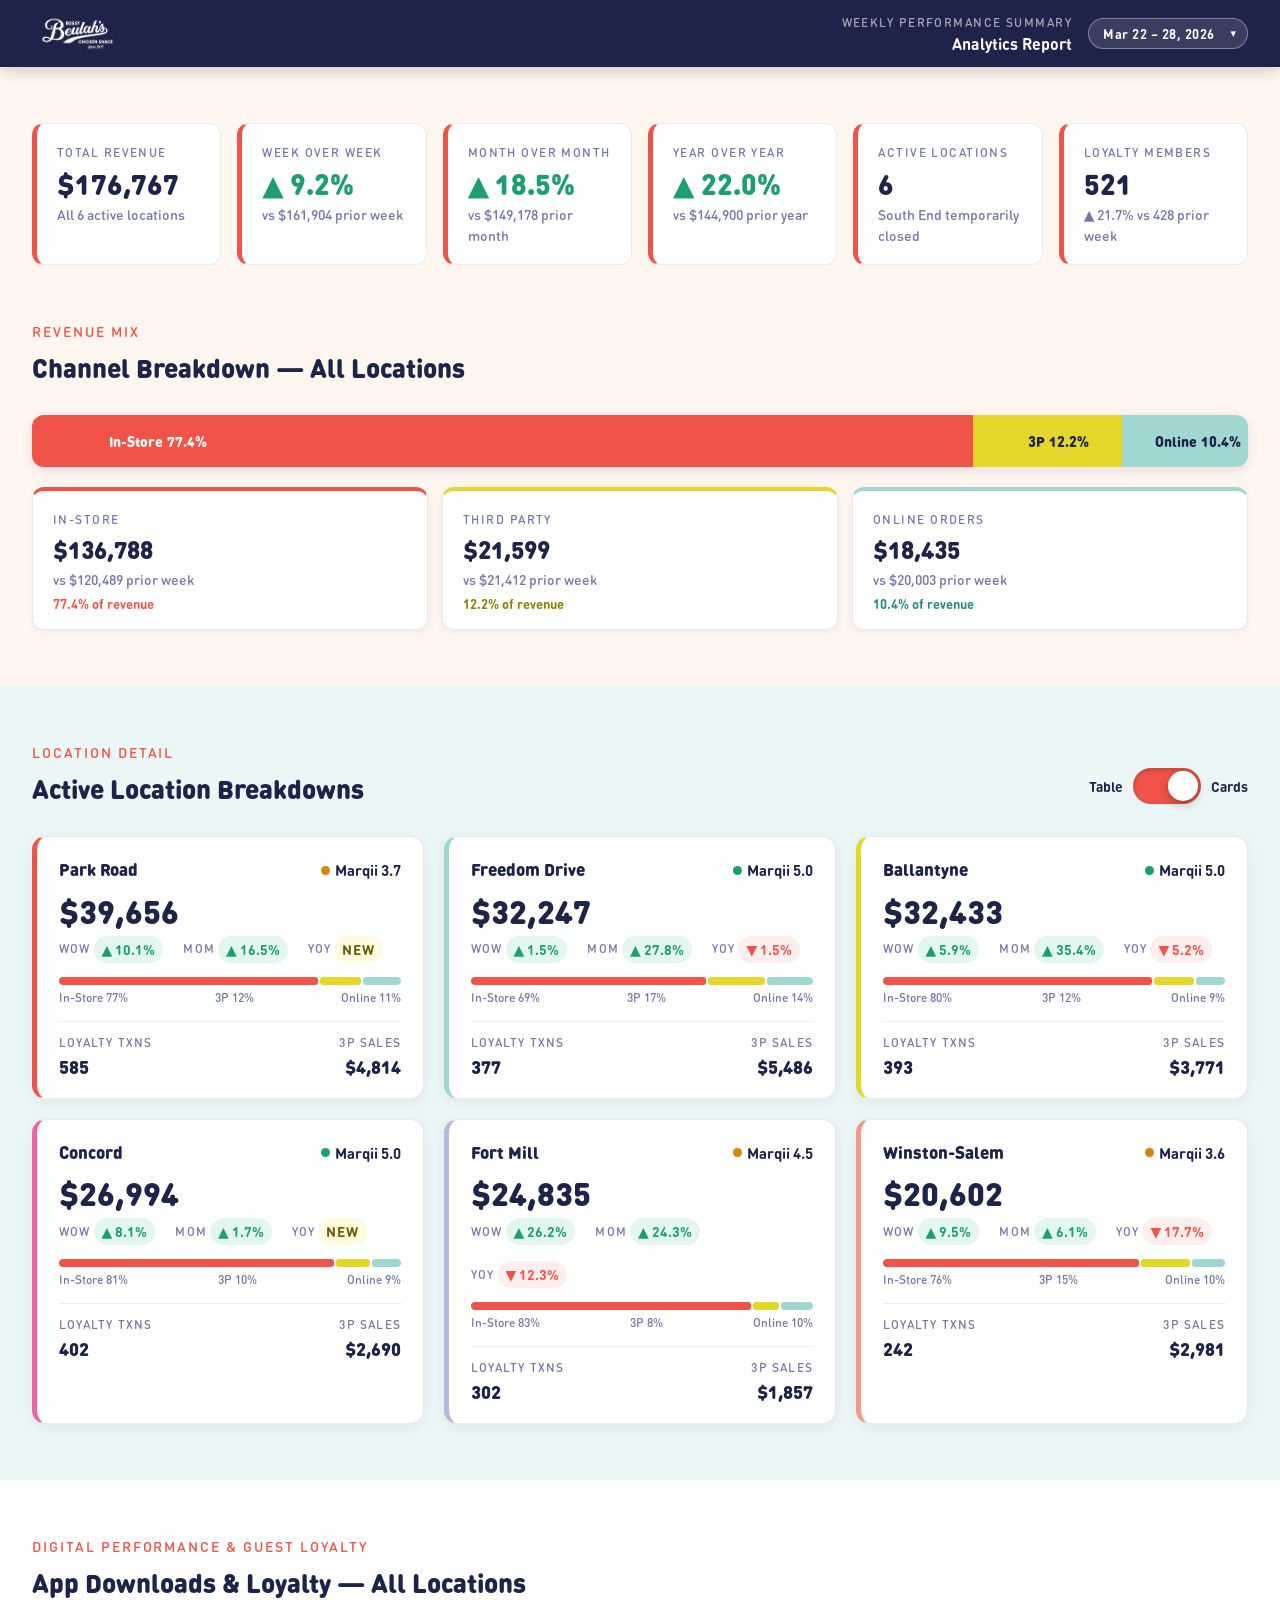
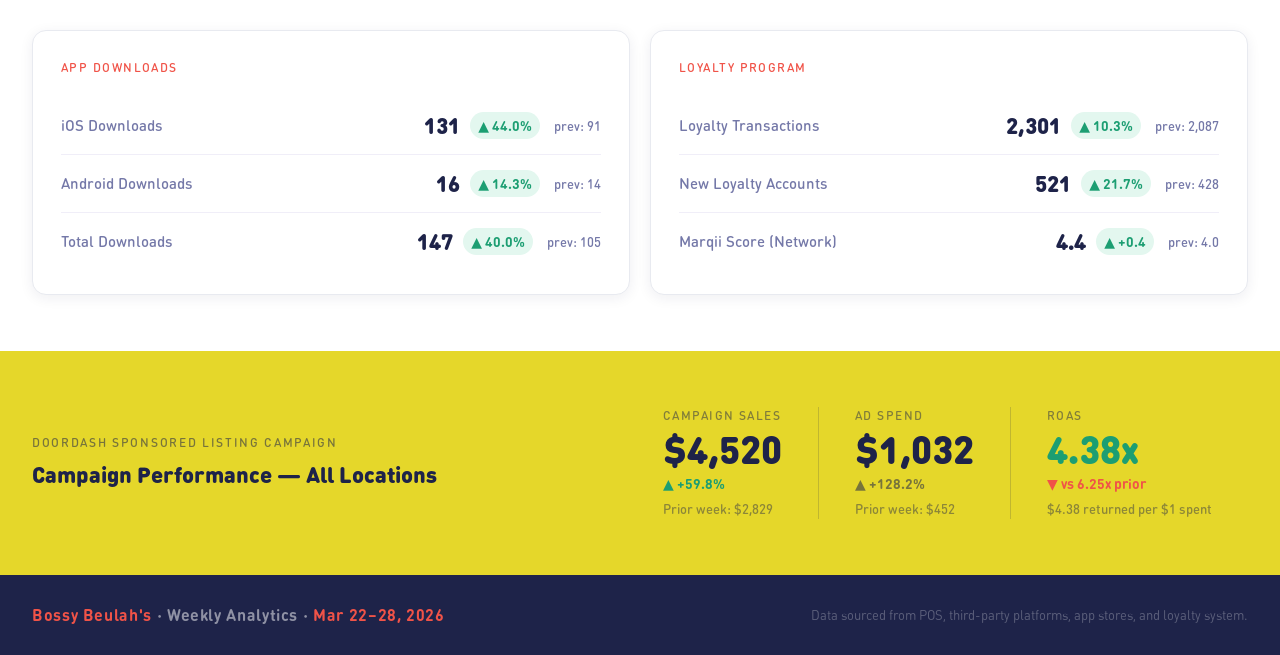
==== commit 01244372: "Add week selector dropdown with Mar 22–28 and Mar 15–21 data - Replace static date chip with styled " ====
--- a/index-bright.html
+++ b/index-bright.html
@@ -3,7 +3,7 @@
 <head>
   <meta charset="UTF-8" />
   <meta name="viewport" content="width=device-width, initial-scale=1.0" />
-  <title>Bossy Beulah's — Weekly Analytics Report · Mar 15–21, 2026 · Bright</title>
+  <title>Bossy Beulah's — Weekly Analytics Report · Bright</title>
   <link rel="icon" type="image/svg+xml" href="./favicon.svg" />
   <link rel="stylesheet" href="./css/fonts.css" />
   <link rel="stylesheet" href="./css/report-bright.css" />
@@ -25,7 +25,13 @@
           <p class="header-label">Weekly Performance Summary</p>
           <p class="header-title">Analytics Report</p>
         </div>
-        <span class="header-date">Mar 15 – 21, 2026</span>
+        <div class="header-date-wrap">
+          <select class="header-week-select" id="week-select" aria-label="Select reporting week">
+            <option value="2026-03-22">Mar 22 – 28, 2026</option>
+            <option value="2026-03-15">Mar 15 – 21, 2026</option>
+          </select>
+          <span class="header-date-chevron">▾</span>
+        </div>
       </div>
     </div>
   </header>
@@ -37,23 +43,23 @@
     <div class="inner">
       <div class="kpi-tile">
         <p class="kpi-tile-label">Total Revenue</p>
-        <p class="kpi-tile-value">$161,904</p>
+        <p class="kpi-tile-value" data-wf="kpi_rev">$176,767</p>
         <p class="kpi-tile-sub">All 6 active locations</p>
       </div>
       <div class="kpi-tile">
         <p class="kpi-tile-label">Week over Week</p>
-        <p class="kpi-tile-value negative">▼ 1.3%</p>
-        <p class="kpi-tile-sub">vs $164,083 prior week</p>
+        <p class="kpi-tile-value positive" data-wf="kpi_wow_val" data-wf-kpi-dir="kpi_wow_dir">▲ 9.2%</p>
+        <p class="kpi-tile-sub" data-wf="kpi_wow_prev">vs $161,904 prior week</p>
       </div>
       <div class="kpi-tile">
         <p class="kpi-tile-label">Month over Month</p>
-        <p class="kpi-tile-value positive">▲ 6.0%</p>
-        <p class="kpi-tile-sub">vs $152,741 prior month</p>
+        <p class="kpi-tile-value positive" data-wf="kpi_mom_val" data-wf-kpi-dir="kpi_mom_dir">▲ 18.5%</p>
+        <p class="kpi-tile-sub" data-wf="kpi_mom_prev">vs $149,178 prior month</p>
       </div>
       <div class="kpi-tile">
         <p class="kpi-tile-label">Year over Year</p>
-        <p class="kpi-tile-value positive">▲ 10.5%</p>
-        <p class="kpi-tile-sub">vs $146,576 prior year</p>
+        <p class="kpi-tile-value positive" data-wf="kpi_yoy_val" data-wf-kpi-dir="kpi_yoy_dir">▲ 22.0%</p>
+        <p class="kpi-tile-sub" data-wf="kpi_yoy_prev">vs $144,900 prior year</p>
       </div>
       <div class="kpi-tile">
         <p class="kpi-tile-label">Active Locations</p>
@@ -62,8 +68,8 @@
       </div>
       <div class="kpi-tile">
         <p class="kpi-tile-label">Loyalty Members</p>
-        <p class="kpi-tile-value">428</p>
-        <p class="kpi-tile-sub">▼ 15.1% vs 504 prior week</p>
+        <p class="kpi-tile-value" data-wf="kpi_loyalty">521</p>
+        <p class="kpi-tile-sub" data-wf="kpi_loyalty_sub">▲ 21.7% vs 428 prior week</p>
       </div>
     </div>
   </section>
@@ -77,29 +83,29 @@
       <p class="section-title">Channel Breakdown — All Locations</p>
 
       <div class="channel-bar-wrap">
-        <div class="channel-bar-seg channel-seg-instore"><span class="seg-label">In-Store</span><span class="seg-pct">74.4%</span></div>
-        <div class="channel-bar-seg channel-seg-3p"><span class="seg-label">3P</span><span class="seg-pct">13.2%</span></div>
-        <div class="channel-bar-seg channel-seg-online"><span class="seg-label">Online</span><span class="seg-pct">12.4%</span></div>
+        <div class="channel-bar-seg channel-seg-instore" data-wf-flex="ch_instore_flex" style="flex:77.4"><span class="seg-label">In-Store</span><span class="seg-pct" data-wf="ch_instore_pct" data-wf-mob-w="ch_instore_mob">77.4%</span></div>
+        <div class="channel-bar-seg channel-seg-3p"      data-wf-flex="ch_3p_flex"      style="flex:12.2"><span class="seg-label">3P</span><span class="seg-pct" data-wf="ch_3p_pct" data-wf-mob-w="ch_3p_mob">12.2%</span></div>
+        <div class="channel-bar-seg channel-seg-online"  data-wf-flex="ch_online_flex"  style="flex:10.4"><span class="seg-label">Online</span><span class="seg-pct" data-wf="ch_online_pct" data-wf-mob-w="ch_online_mob">10.4%</span></div>
       </div>
 
       <div class="channel-tiles">
         <div class="channel-tile c-instore">
           <p class="channel-tile-label">In-Store</p>
-          <p class="channel-tile-value">$120,489</p>
-          <p class="channel-tile-sub">vs $122,503 prior week</p>
-          <p class="channel-tile-share">74.4% of revenue</p>
+          <p class="channel-tile-value" data-wf="ch_instore_rev">$136,788</p>
+          <p class="channel-tile-sub" data-wf="ch_instore_prev">vs $120,489 prior week</p>
+          <p class="channel-tile-share" data-wf="ch_instore_share">77.4% of revenue</p>
         </div>
         <div class="channel-tile c-3p">
           <p class="channel-tile-label">Third Party</p>
-          <p class="channel-tile-value">$21,406</p>
-          <p class="channel-tile-sub">vs $21,679 prior week</p>
-          <p class="channel-tile-share">13.2% of revenue</p>
+          <p class="channel-tile-value" data-wf="ch_3p_rev">$21,599</p>
+          <p class="channel-tile-sub" data-wf="ch_3p_prev">vs $21,412 prior week</p>
+          <p class="channel-tile-share" data-wf="ch_3p_share">12.2% of revenue</p>
         </div>
         <div class="channel-tile c-online">
           <p class="channel-tile-label">Online Orders</p>
-          <p class="channel-tile-value">$20,003</p>
-          <p class="channel-tile-sub">vs $19,901 prior week</p>
-          <p class="channel-tile-share">12.4% of revenue</p>
+          <p class="channel-tile-value" data-wf="ch_online_rev">$18,435</p>
+          <p class="channel-tile-sub" data-wf="ch_online_prev">vs $20,003 prior week</p>
+          <p class="channel-tile-share" data-wf="ch_online_share">10.4% of revenue</p>
         </div>
       </div>
     </div>
@@ -127,8 +133,8 @@
         </div>
       </div>
 
-      <!-- TABLE VIEW (default) -->
-      <div id="view-table">
+      <!-- TABLE VIEW -->
+      <div id="view-table" style="display:none;">
         <div class="card-panel">
           <div class="table-scroll">
             <table>
@@ -149,75 +155,75 @@
               <tbody>
                 <tr>
                   <td><div class="td-location">Park Road</div></td>
-                  <td class="td-revenue">$36,003</td>
-                  <td><span class="delta down">▼ 7.0%</span></td>
-                  <td><span class="delta up">▲ 2.7%</span></td>
-                  <td><span class="delta new">NEW</span></td>
-                  <td>$25,604</td>
-                  <td>$4,985</td>
-                  <td>$5,415</td>
-                  <td>549</td>
-                  <td><span class="marqii-badge"><span class="marqii-dot red"></span>1.5</span></td>
+                  <td class="td-revenue" data-wf="pr_rev">$39,656</td>
+                  <td><span class="delta up" data-wf="pr_wow" data-wf-delta="pr_wow_dir">▲ 10.1%</span></td>
+                  <td><span class="delta up" data-wf="pr_mom" data-wf-delta="pr_mom_dir">▲ 16.5%</span></td>
+                  <td><span class="delta new" data-wf="pr_yoy" data-wf-delta="pr_yoy_dir">NEW</span></td>
+                  <td data-wf="pr_instore">$30,353</td>
+                  <td data-wf="pr_online">$4,489</td>
+                  <td data-wf="pr_3p">$4,814</td>
+                  <td data-wf="pr_loyalty">585</td>
+                  <td><span class="marqii-badge"><span class="marqii-dot amber" data-wf-dot="pr_dot"></span><span data-wf="pr_marqii">3.7</span></span></td>
                 </tr>
                 <tr>
                   <td><div class="td-location">Freedom Drive</div></td>
-                  <td class="td-revenue">$31,781</td>
-                  <td><span class="delta up">▲ 16.5%</span></td>
-                  <td><span class="delta up">▲ 24.2%</span></td>
-                  <td><span class="delta up">▲ 9.1%</span></td>
-                  <td>$22,743</td>
-                  <td>$3,707</td>
-                  <td>$5,326</td>
-                  <td>544</td>
-                  <td><span class="marqii-badge"><span class="marqii-dot green"></span>5.0</span></td>
+                  <td class="td-revenue" data-wf="fd_rev">$32,247</td>
+                  <td><span class="delta up" data-wf="fd_wow" data-wf-delta="fd_wow_dir">▲ 1.5%</span></td>
+                  <td><span class="delta up" data-wf="fd_mom" data-wf-delta="fd_mom_dir">▲ 27.8%</span></td>
+                  <td><span class="delta down" data-wf="fd_yoy" data-wf-delta="fd_yoy_dir">▼ 1.5%</span></td>
+                  <td data-wf="fd_instore">$22,383</td>
+                  <td data-wf="fd_online">$4,378</td>
+                  <td data-wf="fd_3p">$5,486</td>
+                  <td data-wf="fd_loyalty">377</td>
+                  <td><span class="marqii-badge"><span class="marqii-dot green" data-wf-dot="fd_dot"></span><span data-wf="fd_marqii">5.0</span></span></td>
                 </tr>
                 <tr>
                   <td><div class="td-location">Ballantyne</div></td>
-                  <td class="td-revenue">$30,636</td>
-                  <td><span class="delta down">▼ 4.9%</span></td>
-                  <td><span class="delta up">▲ 7.7%</span></td>
-                  <td><span class="delta down">▼ 10.7%</span></td>
-                  <td>$23,490</td>
-                  <td>$3,597</td>
-                  <td>$3,550</td>
-                  <td>359</td>
-                  <td><span class="marqii-badge"><span class="marqii-dot green"></span>5.0</span></td>
+                  <td class="td-revenue" data-wf="bal_rev">$32,433</td>
+                  <td><span class="delta up" data-wf="bal_wow" data-wf-delta="bal_wow_dir">▲ 5.9%</span></td>
+                  <td><span class="delta up" data-wf="bal_mom" data-wf-delta="bal_mom_dir">▲ 35.4%</span></td>
+                  <td><span class="delta down" data-wf="bal_yoy" data-wf-delta="bal_yoy_dir">▼ 5.2%</span></td>
+                  <td data-wf="bal_instore">$25,841</td>
+                  <td data-wf="bal_online">$2,822</td>
+                  <td data-wf="bal_3p">$3,771</td>
+                  <td data-wf="bal_loyalty">393</td>
+                  <td><span class="marqii-badge"><span class="marqii-dot green" data-wf-dot="bal_dot"></span><span data-wf="bal_marqii">5.0</span></span></td>
                 </tr>
                 <tr>
                   <td><div class="td-location">Concord</div></td>
-                  <td class="td-revenue">$24,981</td>
-                  <td><span class="delta down">▼ 5.6%</span></td>
-                  <td><span class="delta up">▲ 6.5%</span></td>
-                  <td><span class="delta new">NEW</span></td>
-                  <td>$18,580</td>
-                  <td>$3,587</td>
-                  <td>$2,815</td>
-                  <td>346</td>
-                  <td><span class="marqii-badge"><span class="marqii-dot green"></span>5.0</span></td>
+                  <td class="td-revenue" data-wf="con_rev">$26,994</td>
+                  <td><span class="delta up" data-wf="con_wow" data-wf-delta="con_wow_dir">▲ 8.1%</span></td>
+                  <td><span class="delta up" data-wf="con_mom" data-wf-delta="con_mom_dir">▲ 1.7%</span></td>
+                  <td><span class="delta new" data-wf="con_yoy" data-wf-delta="con_yoy_dir">NEW</span></td>
+                  <td data-wf="con_instore">$21,947</td>
+                  <td data-wf="con_online">$2,357</td>
+                  <td data-wf="con_3p">$2,690</td>
+                  <td data-wf="con_loyalty">402</td>
+                  <td><span class="marqii-badge"><span class="marqii-dot green" data-wf-dot="con_dot"></span><span data-wf="con_marqii">5.0</span></span></td>
                 </tr>
                 <tr>
                   <td><div class="td-location">Fort Mill</div></td>
-                  <td class="td-revenue">$19,678</td>
-                  <td><span class="delta down">▼ 13.6%</span></td>
-                  <td><span class="delta down">▼ 4.9%</span></td>
-                  <td><span class="delta down">▼ 42.0%</span></td>
-                  <td>$16,664</td>
-                  <td>$1,236</td>
-                  <td>$1,778</td>
-                  <td>289</td>
-                  <td><span class="marqii-badge"><span class="marqii-dot green"></span>5.0</span></td>
+                  <td class="td-revenue" data-wf="fm_rev">$24,835</td>
+                  <td><span class="delta up" data-wf="fm_wow" data-wf-delta="fm_wow_dir">▲ 26.2%</span></td>
+                  <td><span class="delta up" data-wf="fm_mom" data-wf-delta="fm_mom_dir">▲ 24.3%</span></td>
+                  <td><span class="delta down" data-wf="fm_yoy" data-wf-delta="fm_yoy_dir">▼ 12.3%</span></td>
+                  <td data-wf="fm_instore">$20,634</td>
+                  <td data-wf="fm_online">$2,399</td>
+                  <td data-wf="fm_3p">$1,857</td>
+                  <td data-wf="fm_loyalty">302</td>
+                  <td><span class="marqii-badge"><span class="marqii-dot amber" data-wf-dot="fm_dot"></span><span data-wf="fm_marqii">4.5</span></span></td>
                 </tr>
                 <tr>
                   <td><div class="td-location">Winston-Salem</div></td>
-                  <td class="td-revenue">$18,821</td>
-                  <td><span class="delta up">▲ 13.0%</span></td>
-                  <td><span class="delta down">▼ 3.5%</span></td>
-                  <td><span class="delta down">▼ 18.0%</span></td>
-                  <td>$13,409</td>
-                  <td>$2,891</td>
-                  <td>$2,522</td>
-                  <td>222</td>
-                  <td><span class="marqii-badge"><span class="marqii-dot amber"></span>2.9</span></td>
+                  <td class="td-revenue" data-wf="ws_rev">$20,602</td>
+                  <td><span class="delta up" data-wf="ws_wow" data-wf-delta="ws_wow_dir">▲ 9.5%</span></td>
+                  <td><span class="delta up" data-wf="ws_mom" data-wf-delta="ws_mom_dir">▲ 6.1%</span></td>
+                  <td><span class="delta down" data-wf="ws_yoy" data-wf-delta="ws_yoy_dir">▼ 17.7%</span></td>
+                  <td data-wf="ws_instore">$15,630</td>
+                  <td data-wf="ws_online">$1,991</td>
+                  <td data-wf="ws_3p">$2,981</td>
+                  <td data-wf="ws_loyalty">242</td>
+                  <td><span class="marqii-badge"><span class="marqii-dot amber" data-wf-dot="ws_dot"></span><span data-wf="ws_marqii">3.6</span></span></td>
                 </tr>
                 <tr class="row-closed">
                   <td>
@@ -240,44 +246,44 @@
         </div>
       </div><!-- /view-table -->
 
-      <!-- CARD VIEW (hidden by default) -->
-      <div id="view-cards" style="display:none;">
+      <!-- CARD VIEW (default) -->
+      <div id="view-cards">
         <div class="cards-grid">
 
           <!-- Park Road -->
           <div class="loc-card">
             <div class="loc-card-header">
               <div class="loc-card-name">Park Road</div>
-              <span class="marqii-badge"><span class="marqii-dot red"></span>Marqii 1.5</span>
-            </div>
-            <div>
-              <div class="loc-card-revenue">$36,003</div>
+              <span class="marqii-badge"><span class="marqii-dot amber" data-wf-dot="pr_dot"></span><span data-wf="pr_marqii_badge">Marqii 3.7</span></span>
+            </div>
+            <div>
+              <div class="loc-card-revenue" data-wf="pr_rev">$39,656</div>
               <div class="loc-card-deltas" style="margin-top:8px;">
-                <span class="delta-pair"><span class="delta-label">WoW</span><span class="delta down">▼ 7.0%</span></span>
-                <span class="delta-pair"><span class="delta-label">MoM</span><span class="delta up">▲ 2.7%</span></span>
-                <span class="delta-pair"><span class="delta-label">YoY</span><span class="delta new">NEW</span></span>
+                <span class="delta-pair"><span class="delta-label">WoW</span><span class="delta up" data-wf="pr_wow" data-wf-delta="pr_wow_dir">▲ 10.1%</span></span>
+                <span class="delta-pair"><span class="delta-label">MoM</span><span class="delta up" data-wf="pr_mom" data-wf-delta="pr_mom_dir">▲ 16.5%</span></span>
+                <span class="delta-pair"><span class="delta-label">YoY</span><span class="delta new" data-wf="pr_yoy" data-wf-delta="pr_yoy_dir">NEW</span></span>
               </div>
             </div>
             <div>
               <div class="mini-bar-wrap">
-                <div class="mini-seg mini-seg-instore" style="flex:71.1;"></div>
-                <div class="mini-seg mini-seg-3p"      style="flex:15.0;"></div>
-                <div class="mini-seg mini-seg-online"  style="flex:13.8;"></div>
+                <div class="mini-seg mini-seg-instore" data-wf-flex="pr_mini_instore" style="flex:76.5;"></div>
+                <div class="mini-seg mini-seg-3p"      data-wf-flex="pr_mini_3p"      style="flex:12.1;"></div>
+                <div class="mini-seg mini-seg-online"  data-wf-flex="pr_mini_online"  style="flex:11.3;"></div>
               </div>
               <div class="mini-bar-labels">
-                <span class="mini-bar-label">In-Store 71%</span>
-                <span class="mini-bar-label">3P 15%</span>
-                <span class="mini-bar-label">Online 14%</span>
+                <span class="mini-bar-label" data-wf="pr_mini_instore_lbl">In-Store 77%</span>
+                <span class="mini-bar-label" data-wf="pr_mini_3p_lbl">3P 12%</span>
+                <span class="mini-bar-label" data-wf="pr_mini_online_lbl">Online 11%</span>
               </div>
             </div>
             <div class="loc-card-footer">
               <div class="loc-metric-group">
                 <span class="loc-metric-label">Loyalty Txns</span>
-                <span class="loc-metric-value">549</span>
+                <span class="loc-metric-value" data-wf="pr_loyalty">585</span>
               </div>
               <div class="loc-metric-group" style="text-align:right;">
                 <span class="loc-metric-label">3P Sales</span>
-                <span class="loc-metric-value">$5,415</span>
+                <span class="loc-metric-value" data-wf="pr_3p">$4,814</span>
               </div>
             </div>
           </div>
@@ -286,36 +292,36 @@
           <div class="loc-card">
             <div class="loc-card-header">
               <div class="loc-card-name">Freedom Drive</div>
-              <span class="marqii-badge"><span class="marqii-dot green"></span>Marqii 5.0</span>
-            </div>
-            <div>
-              <div class="loc-card-revenue">$31,781</div>
+              <span class="marqii-badge"><span class="marqii-dot green" data-wf-dot="fd_dot"></span><span data-wf="fd_marqii_badge">Marqii 5.0</span></span>
+            </div>
+            <div>
+              <div class="loc-card-revenue" data-wf="fd_rev">$32,247</div>
               <div class="loc-card-deltas" style="margin-top:8px;">
-                <span class="delta-pair"><span class="delta-label">WoW</span><span class="delta up">▲ 16.5%</span></span>
-                <span class="delta-pair"><span class="delta-label">MoM</span><span class="delta up">▲ 24.2%</span></span>
-                <span class="delta-pair"><span class="delta-label">YoY</span><span class="delta up">▲ 9.1%</span></span>
+                <span class="delta-pair"><span class="delta-label">WoW</span><span class="delta up" data-wf="fd_wow" data-wf-delta="fd_wow_dir">▲ 1.5%</span></span>
+                <span class="delta-pair"><span class="delta-label">MoM</span><span class="delta up" data-wf="fd_mom" data-wf-delta="fd_mom_dir">▲ 27.8%</span></span>
+                <span class="delta-pair"><span class="delta-label">YoY</span><span class="delta down" data-wf="fd_yoy" data-wf-delta="fd_yoy_dir">▼ 1.5%</span></span>
               </div>
             </div>
             <div>
               <div class="mini-bar-wrap">
-                <div class="mini-seg mini-seg-instore" style="flex:71.6;"></div>
-                <div class="mini-seg mini-seg-3p"      style="flex:16.8;"></div>
-                <div class="mini-seg mini-seg-online"  style="flex:11.7;"></div>
+                <div class="mini-seg mini-seg-instore" data-wf-flex="fd_mini_instore" style="flex:69.4;"></div>
+                <div class="mini-seg mini-seg-3p"      data-wf-flex="fd_mini_3p"      style="flex:17.0;"></div>
+                <div class="mini-seg mini-seg-online"  data-wf-flex="fd_mini_online"  style="flex:13.6;"></div>
               </div>
               <div class="mini-bar-labels">
-                <span class="mini-bar-label">In-Store 72%</span>
-                <span class="mini-bar-label">3P 17%</span>
-                <span class="mini-bar-label">Online 12%</span>
+                <span class="mini-bar-label" data-wf="fd_mini_instore_lbl">In-Store 69%</span>
+                <span class="mini-bar-label" data-wf="fd_mini_3p_lbl">3P 17%</span>
+                <span class="mini-bar-label" data-wf="fd_mini_online_lbl">Online 14%</span>
               </div>
             </div>
             <div class="loc-card-footer">
               <div class="loc-metric-group">
                 <span class="loc-metric-label">Loyalty Txns</span>
-                <span class="loc-metric-value">544</span>
+                <span class="loc-metric-value" data-wf="fd_loyalty">377</span>
               </div>
               <div class="loc-metric-group" style="text-align:right;">
                 <span class="loc-metric-label">3P Sales</span>
-                <span class="loc-metric-value">$5,326</span>
+                <span class="loc-metric-value" data-wf="fd_3p">$5,486</span>
               </div>
             </div>
           </div>
@@ -324,36 +330,36 @@
           <div class="loc-card">
             <div class="loc-card-header">
               <div class="loc-card-name">Ballantyne</div>
-              <span class="marqii-badge"><span class="marqii-dot green"></span>Marqii 5.0</span>
-            </div>
-            <div>
-              <div class="loc-card-revenue">$30,636</div>
+              <span class="marqii-badge"><span class="marqii-dot green" data-wf-dot="bal_dot"></span><span data-wf="bal_marqii_badge">Marqii 5.0</span></span>
+            </div>
+            <div>
+              <div class="loc-card-revenue" data-wf="bal_rev">$32,433</div>
               <div class="loc-card-deltas" style="margin-top:8px;">
-                <span class="delta-pair"><span class="delta-label">WoW</span><span class="delta down">▼ 4.9%</span></span>
-                <span class="delta-pair"><span class="delta-label">MoM</span><span class="delta up">▲ 7.7%</span></span>
-                <span class="delta-pair"><span class="delta-label">YoY</span><span class="delta down">▼ 10.7%</span></span>
+                <span class="delta-pair"><span class="delta-label">WoW</span><span class="delta up" data-wf="bal_wow" data-wf-delta="bal_wow_dir">▲ 5.9%</span></span>
+                <span class="delta-pair"><span class="delta-label">MoM</span><span class="delta up" data-wf="bal_mom" data-wf-delta="bal_mom_dir">▲ 35.4%</span></span>
+                <span class="delta-pair"><span class="delta-label">YoY</span><span class="delta down" data-wf="bal_yoy" data-wf-delta="bal_yoy_dir">▼ 5.2%</span></span>
               </div>
             </div>
             <div>
               <div class="mini-bar-wrap">
-                <div class="mini-seg mini-seg-instore" style="flex:76.7;"></div>
-                <div class="mini-seg mini-seg-3p"      style="flex:11.6;"></div>
-                <div class="mini-seg mini-seg-online"  style="flex:11.7;"></div>
+                <div class="mini-seg mini-seg-instore" data-wf-flex="bal_mini_instore" style="flex:79.7;"></div>
+                <div class="mini-seg mini-seg-3p"      data-wf-flex="bal_mini_3p"      style="flex:11.6;"></div>
+                <div class="mini-seg mini-seg-online"  data-wf-flex="bal_mini_online"  style="flex:8.7;"></div>
               </div>
               <div class="mini-bar-labels">
-                <span class="mini-bar-label">In-Store 77%</span>
-                <span class="mini-bar-label">3P 12%</span>
-                <span class="mini-bar-label">Online 12%</span>
+                <span class="mini-bar-label" data-wf="bal_mini_instore_lbl">In-Store 80%</span>
+                <span class="mini-bar-label" data-wf="bal_mini_3p_lbl">3P 12%</span>
+                <span class="mini-bar-label" data-wf="bal_mini_online_lbl">Online 9%</span>
               </div>
             </div>
             <div class="loc-card-footer">
               <div class="loc-metric-group">
                 <span class="loc-metric-label">Loyalty Txns</span>
-                <span class="loc-metric-value">359</span>
+                <span class="loc-metric-value" data-wf="bal_loyalty">393</span>
               </div>
               <div class="loc-metric-group" style="text-align:right;">
                 <span class="loc-metric-label">3P Sales</span>
-                <span class="loc-metric-value">$3,550</span>
+                <span class="loc-metric-value" data-wf="bal_3p">$3,771</span>
               </div>
             </div>
           </div>
@@ -362,36 +368,36 @@
           <div class="loc-card">
             <div class="loc-card-header">
               <div class="loc-card-name">Concord</div>
-              <span class="marqii-badge"><span class="marqii-dot green"></span>Marqii 5.0</span>
-            </div>
-            <div>
-              <div class="loc-card-revenue">$24,981</div>
+              <span class="marqii-badge"><span class="marqii-dot green" data-wf-dot="con_dot"></span><span data-wf="con_marqii_badge">Marqii 5.0</span></span>
+            </div>
+            <div>
+              <div class="loc-card-revenue" data-wf="con_rev">$26,994</div>
               <div class="loc-card-deltas" style="margin-top:8px;">
-                <span class="delta-pair"><span class="delta-label">WoW</span><span class="delta down">▼ 5.6%</span></span>
-                <span class="delta-pair"><span class="delta-label">MoM</span><span class="delta up">▲ 6.5%</span></span>
-                <span class="delta-pair"><span class="delta-label">YoY</span><span class="delta new">NEW</span></span>
+                <span class="delta-pair"><span class="delta-label">WoW</span><span class="delta up" data-wf="con_wow" data-wf-delta="con_wow_dir">▲ 8.1%</span></span>
+                <span class="delta-pair"><span class="delta-label">MoM</span><span class="delta up" data-wf="con_mom" data-wf-delta="con_mom_dir">▲ 1.7%</span></span>
+                <span class="delta-pair"><span class="delta-label">YoY</span><span class="delta new" data-wf="con_yoy" data-wf-delta="con_yoy_dir">NEW</span></span>
               </div>
             </div>
             <div>
               <div class="mini-bar-wrap">
-                <div class="mini-seg mini-seg-instore" style="flex:74.4;"></div>
-                <div class="mini-seg mini-seg-3p"      style="flex:11.3;"></div>
-                <div class="mini-seg mini-seg-online"  style="flex:14.4;"></div>
+                <div class="mini-seg mini-seg-instore" data-wf-flex="con_mini_instore" style="flex:81.3;"></div>
+                <div class="mini-seg mini-seg-3p"      data-wf-flex="con_mini_3p"      style="flex:10.0;"></div>
+                <div class="mini-seg mini-seg-online"  data-wf-flex="con_mini_online"  style="flex:8.7;"></div>
               </div>
               <div class="mini-bar-labels">
-                <span class="mini-bar-label">In-Store 74%</span>
-                <span class="mini-bar-label">3P 11%</span>
-                <span class="mini-bar-label">Online 14%</span>
+                <span class="mini-bar-label" data-wf="con_mini_instore_lbl">In-Store 81%</span>
+                <span class="mini-bar-label" data-wf="con_mini_3p_lbl">3P 10%</span>
+                <span class="mini-bar-label" data-wf="con_mini_online_lbl">Online 9%</span>
               </div>
             </div>
             <div class="loc-card-footer">
               <div class="loc-metric-group">
                 <span class="loc-metric-label">Loyalty Txns</span>
-                <span class="loc-metric-value">346</span>
+                <span class="loc-metric-value" data-wf="con_loyalty">402</span>
               </div>
               <div class="loc-metric-group" style="text-align:right;">
                 <span class="loc-metric-label">3P Sales</span>
-                <span class="loc-metric-value">$2,815</span>
+                <span class="loc-metric-value" data-wf="con_3p">$2,690</span>
               </div>
             </div>
           </div>
@@ -400,36 +406,36 @@
           <div class="loc-card">
             <div class="loc-card-header">
               <div class="loc-card-name">Fort Mill</div>
-              <span class="marqii-badge"><span class="marqii-dot green"></span>Marqii 5.0</span>
-            </div>
-            <div>
-              <div class="loc-card-revenue">$19,678</div>
+              <span class="marqii-badge"><span class="marqii-dot amber" data-wf-dot="fm_dot"></span><span data-wf="fm_marqii_badge">Marqii 4.5</span></span>
+            </div>
+            <div>
+              <div class="loc-card-revenue" data-wf="fm_rev">$24,835</div>
               <div class="loc-card-deltas" style="margin-top:8px;">
-                <span class="delta-pair"><span class="delta-label">WoW</span><span class="delta down">▼ 13.6%</span></span>
-                <span class="delta-pair"><span class="delta-label">MoM</span><span class="delta down">▼ 4.9%</span></span>
-                <span class="delta-pair"><span class="delta-label">YoY</span><span class="delta down">▼ 42.0%</span></span>
+                <span class="delta-pair"><span class="delta-label">WoW</span><span class="delta up" data-wf="fm_wow" data-wf-delta="fm_wow_dir">▲ 26.2%</span></span>
+                <span class="delta-pair"><span class="delta-label">MoM</span><span class="delta up" data-wf="fm_mom" data-wf-delta="fm_mom_dir">▲ 24.3%</span></span>
+                <span class="delta-pair"><span class="delta-label">YoY</span><span class="delta down" data-wf="fm_yoy" data-wf-delta="fm_yoy_dir">▼ 12.3%</span></span>
               </div>
             </div>
             <div>
               <div class="mini-bar-wrap">
-                <div class="mini-seg mini-seg-instore" style="flex:84.7;"></div>
-                <div class="mini-seg mini-seg-3p"      style="flex:9.0;"></div>
-                <div class="mini-seg mini-seg-online"  style="flex:6.3;"></div>
+                <div class="mini-seg mini-seg-instore" data-wf-flex="fm_mini_instore" style="flex:82.9;"></div>
+                <div class="mini-seg mini-seg-3p"      data-wf-flex="fm_mini_3p"      style="flex:7.5;"></div>
+                <div class="mini-seg mini-seg-online"  data-wf-flex="fm_mini_online"  style="flex:9.6;"></div>
               </div>
               <div class="mini-bar-labels">
-                <span class="mini-bar-label">In-Store 85%</span>
-                <span class="mini-bar-label">3P 9%</span>
-                <span class="mini-bar-label">Online 6%</span>
+                <span class="mini-bar-label" data-wf="fm_mini_instore_lbl">In-Store 83%</span>
+                <span class="mini-bar-label" data-wf="fm_mini_3p_lbl">3P 8%</span>
+                <span class="mini-bar-label" data-wf="fm_mini_online_lbl">Online 10%</span>
               </div>
             </div>
             <div class="loc-card-footer">
               <div class="loc-metric-group">
                 <span class="loc-metric-label">Loyalty Txns</span>
-                <span class="loc-metric-value">289</span>
+                <span class="loc-metric-value" data-wf="fm_loyalty">302</span>
               </div>
               <div class="loc-metric-group" style="text-align:right;">
                 <span class="loc-metric-label">3P Sales</span>
-                <span class="loc-metric-value">$1,778</span>
+                <span class="loc-metric-value" data-wf="fm_3p">$1,857</span>
               </div>
             </div>
           </div>
@@ -438,36 +444,36 @@
           <div class="loc-card">
             <div class="loc-card-header">
               <div class="loc-card-name">Winston-Salem</div>
-              <span class="marqii-badge"><span class="marqii-dot amber"></span>Marqii 2.9</span>
-            </div>
-            <div>
-              <div class="loc-card-revenue">$18,821</div>
+              <span class="marqii-badge"><span class="marqii-dot amber" data-wf-dot="ws_dot"></span><span data-wf="ws_marqii_badge">Marqii 3.6</span></span>
+            </div>
+            <div>
+              <div class="loc-card-revenue" data-wf="ws_rev">$20,602</div>
               <div class="loc-card-deltas" style="margin-top:8px;">
-                <span class="delta-pair"><span class="delta-label">WoW</span><span class="delta up">▲ 13.0%</span></span>
-                <span class="delta-pair"><span class="delta-label">MoM</span><span class="delta down">▼ 3.5%</span></span>
-                <span class="delta-pair"><span class="delta-label">YoY</span><span class="delta down">▼ 18.0%</span></span>
+                <span class="delta-pair"><span class="delta-label">WoW</span><span class="delta up" data-wf="ws_wow" data-wf-delta="ws_wow_dir">▲ 9.5%</span></span>
+                <span class="delta-pair"><span class="delta-label">MoM</span><span class="delta up" data-wf="ws_mom" data-wf-delta="ws_mom_dir">▲ 6.1%</span></span>
+                <span class="delta-pair"><span class="delta-label">YoY</span><span class="delta down" data-wf="ws_yoy" data-wf-delta="ws_yoy_dir">▼ 17.7%</span></span>
               </div>
             </div>
             <div>
               <div class="mini-bar-wrap">
-                <div class="mini-seg mini-seg-instore" style="flex:71.2;"></div>
-                <div class="mini-seg mini-seg-3p"      style="flex:13.4;"></div>
-                <div class="mini-seg mini-seg-online"  style="flex:15.4;"></div>
+                <div class="mini-seg mini-seg-instore" data-wf-flex="ws_mini_instore" style="flex:75.9;"></div>
+                <div class="mini-seg mini-seg-3p"      data-wf-flex="ws_mini_3p"      style="flex:14.5;"></div>
+                <div class="mini-seg mini-seg-online"  data-wf-flex="ws_mini_online"  style="flex:9.7;"></div>
               </div>
               <div class="mini-bar-labels">
-                <span class="mini-bar-label">In-Store 71%</span>
-                <span class="mini-bar-label">3P 13%</span>
-                <span class="mini-bar-label">Online 15%</span>
+                <span class="mini-bar-label" data-wf="ws_mini_instore_lbl">In-Store 76%</span>
+                <span class="mini-bar-label" data-wf="ws_mini_3p_lbl">3P 15%</span>
+                <span class="mini-bar-label" data-wf="ws_mini_online_lbl">Online 10%</span>
               </div>
             </div>
             <div class="loc-card-footer">
               <div class="loc-metric-group">
                 <span class="loc-metric-label">Loyalty Txns</span>
-                <span class="loc-metric-value">222</span>
+                <span class="loc-metric-value" data-wf="ws_loyalty">242</span>
               </div>
               <div class="loc-metric-group" style="text-align:right;">
                 <span class="loc-metric-label">3P Sales</span>
-                <span class="loc-metric-value">$2,522</span>
+                <span class="loc-metric-value" data-wf="ws_3p">$2,981</span>
               </div>
             </div>
           </div>
@@ -494,25 +500,25 @@
           <div class="stat-row">
             <span class="stat-label">iOS Downloads</span>
             <div class="stat-right">
-              <span class="stat-value">91</span>
-              <span class="delta down">▼ 17.3%</span>
-              <span class="stat-prev">prev: 110</span>
+              <span class="stat-value" data-wf="ios_val">131</span>
+              <span class="delta up" data-wf="ios_delta" data-wf-delta="ios_dir">▲ 44.0%</span>
+              <span class="stat-prev" data-wf="ios_prev">prev: 91</span>
             </div>
           </div>
           <div class="stat-row">
             <span class="stat-label">Android Downloads</span>
             <div class="stat-right">
-              <span class="stat-value">14</span>
-              <span class="delta down">▼ 22.2%</span>
-              <span class="stat-prev">prev: 18</span>
+              <span class="stat-value" data-wf="and_val">16</span>
+              <span class="delta up" data-wf="and_delta" data-wf-delta="and_dir">▲ 14.3%</span>
+              <span class="stat-prev" data-wf="and_prev">prev: 14</span>
             </div>
           </div>
           <div class="stat-row">
             <span class="stat-label">Total Downloads</span>
             <div class="stat-right">
-              <span class="stat-value">105</span>
-              <span class="delta down">▼ 18.0%</span>
-              <span class="stat-prev">prev: 128</span>
+              <span class="stat-value" data-wf="tot_val">147</span>
+              <span class="delta up" data-wf="tot_delta" data-wf-delta="tot_dir">▲ 40.0%</span>
+              <span class="stat-prev" data-wf="tot_prev">prev: 105</span>
             </div>
           </div>
         </div>
@@ -523,25 +529,25 @@
           <div class="stat-row">
             <span class="stat-label">Loyalty Transactions</span>
             <div class="stat-right">
-              <span class="stat-value">2,087</span>
-              <span class="delta down">▼ 4.4%</span>
-              <span class="stat-prev">prev: 2,184</span>
+              <span class="stat-value" data-wf="loy_txns_val">2,301</span>
+              <span class="delta up" data-wf="loy_txns_delta" data-wf-delta="loy_txns_dir">▲ 10.3%</span>
+              <span class="stat-prev" data-wf="loy_txns_prev">prev: 2,087</span>
             </div>
           </div>
           <div class="stat-row">
             <span class="stat-label">New Loyalty Accounts</span>
             <div class="stat-right">
-              <span class="stat-value">428</span>
-              <span class="delta down">▼ 15.1%</span>
-              <span class="stat-prev">prev: 504</span>
+              <span class="stat-value" data-wf="loy_accts_val">521</span>
+              <span class="delta up" data-wf="loy_accts_delta" data-wf-delta="loy_accts_dir">▲ 21.7%</span>
+              <span class="stat-prev" data-wf="loy_accts_prev">prev: 428</span>
             </div>
           </div>
           <div class="stat-row">
             <span class="stat-label">Marqii Score (Network)</span>
             <div class="stat-right">
-              <span class="stat-value">4.0</span>
-              <span class="delta down">▼ 0.7</span>
-              <span class="stat-prev">prev: 4.7</span>
+              <span class="stat-value" data-wf="net_marqii_val">4.4</span>
+              <span class="delta up" data-wf="net_marqii_delta" data-wf-delta="net_marqii_dir">▲ +0.4</span>
+              <span class="stat-prev" data-wf="net_marqii_prev">prev: 4.0</span>
             </div>
           </div>
         </div>
@@ -564,23 +570,23 @@
 
           <div class="dd-stat">
             <p class="dd-stat-label">Campaign Sales</p>
-            <p class="dd-stat-value">$2,829</p>
-            <span class="dd-stat-delta positive">▲ +8.8%</span>
-            <p class="dd-stat-prev">Prior week: $2,601</p>
+            <p class="dd-stat-value" data-wf="dd_sales_val">$4,520</p>
+            <span class="dd-stat-delta positive" data-wf="dd_sales_delta" data-wf-dd-dir="dd_sales_ddir">▲ +59.8%</span>
+            <p class="dd-stat-prev" data-wf="dd_sales_prev">Prior week: $2,829</p>
           </div>
 
           <div class="dd-stat">
             <p class="dd-stat-label">Ad Spend</p>
-            <p class="dd-stat-value">$452</p>
-            <span class="dd-stat-delta neutral">▲ +81.3%</span>
-            <p class="dd-stat-prev">Prior week: $250</p>
+            <p class="dd-stat-value" data-wf="dd_spend_val">$1,032</p>
+            <span class="dd-stat-delta neutral" data-wf="dd_spend_delta">▲ +128.2%</span>
+            <p class="dd-stat-prev" data-wf="dd_spend_prev">Prior week: $452</p>
           </div>
 
           <div class="dd-stat dd-stat-highlight">
             <p class="dd-stat-label">ROAS</p>
-            <p class="dd-stat-value">6.25x</p>
-            <span class="dd-stat-delta negative">▼ vs 10.43x prior</span>
-            <p class="dd-stat-prev">$6.25 returned per $1 spent</p>
+            <p class="dd-stat-value" data-wf="dd_roas_val">4.38x</p>
+            <span class="dd-stat-delta negative" data-wf="dd_roas_delta" data-wf-dd-dir="dd_roas_ddir">▼ vs 6.25x prior</span>
+            <p class="dd-stat-prev" data-wf="dd_roas_note">$4.38 returned per $1 spent</p>
           </div>
 
         </div>
@@ -595,7 +601,7 @@
     <div class="inner">
       <div class="footer-inner">
         <p class="footer-brand">
-          <span>Bossy Beulah's</span> &middot; Weekly Analytics &middot; Mar 15–21, 2026
+          <span>Bossy Beulah's</span> &middot; Weekly Analytics &middot; <span data-wf="footer_date">Mar 22–28, 2026</span>
         </p>
         <p class="footer-note">
           Data sourced from POS, third-party platforms, app stores, and loyalty system.
@@ -606,6 +612,195 @@
 
 
   <script>
+    var WEEKS = {
+      "2026-03-22": {
+        // KPI
+        kpi_rev: "$176,767",
+        kpi_wow_val: "▲ 9.2%",    kpi_wow_dir: "positive",  kpi_wow_prev: "vs $161,904 prior week",
+        kpi_mom_val: "▲ 18.5%",   kpi_mom_dir: "positive",  kpi_mom_prev: "vs $149,178 prior month",
+        kpi_yoy_val: "▲ 22.0%",   kpi_yoy_dir: "positive",  kpi_yoy_prev: "vs $144,900 prior year",
+        kpi_loyalty: "521",        kpi_loyalty_sub: "▲ 21.7% vs 428 prior week",
+        // Channel bar
+        ch_instore_flex: 77.4, ch_3p_flex: 12.2, ch_online_flex: 10.4,
+        ch_instore_mob: 77.4,  ch_3p_mob: 12.2,  ch_online_mob: 10.4,
+        ch_instore_pct: "77.4%", ch_3p_pct: "12.2%", ch_online_pct: "10.4%",
+        ch_instore_rev: "$136,788", ch_instore_prev: "vs $120,489 prior week", ch_instore_share: "77.4% of revenue",
+        ch_3p_rev: "$21,599",       ch_3p_prev: "vs $21,412 prior week",       ch_3p_share: "12.2% of revenue",
+        ch_online_rev: "$18,435",   ch_online_prev: "vs $20,003 prior week",   ch_online_share: "10.4% of revenue",
+        // Park Road
+        pr_rev: "$39,656", pr_wow: "▲ 10.1%", pr_wow_dir: "up", pr_mom: "▲ 16.5%", pr_mom_dir: "up", pr_yoy: "NEW", pr_yoy_dir: "new",
+        pr_instore: "$30,353", pr_online: "$4,489", pr_3p: "$4,814", pr_loyalty: "585",
+        pr_marqii: "3.7", pr_dot: "amber", pr_marqii_badge: "Marqii 3.7",
+        pr_mini_instore: 76.5, pr_mini_3p: 12.1, pr_mini_online: 11.3,
+        pr_mini_instore_lbl: "In-Store 77%", pr_mini_3p_lbl: "3P 12%", pr_mini_online_lbl: "Online 11%",
+        // Freedom Drive
+        fd_rev: "$32,247", fd_wow: "▲ 1.5%", fd_wow_dir: "up", fd_mom: "▲ 27.8%", fd_mom_dir: "up", fd_yoy: "▼ 1.5%", fd_yoy_dir: "down",
+        fd_instore: "$22,383", fd_online: "$4,378", fd_3p: "$5,486", fd_loyalty: "377",
+        fd_marqii: "5.0", fd_dot: "green", fd_marqii_badge: "Marqii 5.0",
+        fd_mini_instore: 69.4, fd_mini_3p: 17.0, fd_mini_online: 13.6,
+        fd_mini_instore_lbl: "In-Store 69%", fd_mini_3p_lbl: "3P 17%", fd_mini_online_lbl: "Online 14%",
+        // Ballantyne
+        bal_rev: "$32,433", bal_wow: "▲ 5.9%", bal_wow_dir: "up", bal_mom: "▲ 35.4%", bal_mom_dir: "up", bal_yoy: "▼ 5.2%", bal_yoy_dir: "down",
+        bal_instore: "$25,841", bal_online: "$2,822", bal_3p: "$3,771", bal_loyalty: "393",
+        bal_marqii: "5.0", bal_dot: "green", bal_marqii_badge: "Marqii 5.0",
+        bal_mini_instore: 79.7, bal_mini_3p: 11.6, bal_mini_online: 8.7,
+        bal_mini_instore_lbl: "In-Store 80%", bal_mini_3p_lbl: "3P 12%", bal_mini_online_lbl: "Online 9%",
+        // Concord
+        con_rev: "$26,994", con_wow: "▲ 8.1%", con_wow_dir: "up", con_mom: "▲ 1.7%", con_mom_dir: "up", con_yoy: "NEW", con_yoy_dir: "new",
+        con_instore: "$21,947", con_online: "$2,357", con_3p: "$2,690", con_loyalty: "402",
+        con_marqii: "5.0", con_dot: "green", con_marqii_badge: "Marqii 5.0",
+        con_mini_instore: 81.3, con_mini_3p: 10.0, con_mini_online: 8.7,
+        con_mini_instore_lbl: "In-Store 81%", con_mini_3p_lbl: "3P 10%", con_mini_online_lbl: "Online 9%",
+        // Fort Mill
+        fm_rev: "$24,835", fm_wow: "▲ 26.2%", fm_wow_dir: "up", fm_mom: "▲ 24.3%", fm_mom_dir: "up", fm_yoy: "▼ 12.3%", fm_yoy_dir: "down",
+        fm_instore: "$20,634", fm_online: "$2,399", fm_3p: "$1,857", fm_loyalty: "302",
+        fm_marqii: "4.5", fm_dot: "amber", fm_marqii_badge: "Marqii 4.5",
+        fm_mini_instore: 82.9, fm_mini_3p: 7.5, fm_mini_online: 9.6,
+        fm_mini_instore_lbl: "In-Store 83%", fm_mini_3p_lbl: "3P 8%", fm_mini_online_lbl: "Online 10%",
+        // Winston-Salem
+        ws_rev: "$20,602", ws_wow: "▲ 9.5%", ws_wow_dir: "up", ws_mom: "▲ 6.1%", ws_mom_dir: "up", ws_yoy: "▼ 17.7%", ws_yoy_dir: "down",
+        ws_instore: "$15,630", ws_online: "$1,991", ws_3p: "$2,981", ws_loyalty: "242",
+        ws_marqii: "3.6", ws_dot: "amber", ws_marqii_badge: "Marqii 3.6",
+        ws_mini_instore: 75.9, ws_mini_3p: 14.5, ws_mini_online: 9.7,
+        ws_mini_instore_lbl: "In-Store 76%", ws_mini_3p_lbl: "3P 15%", ws_mini_online_lbl: "Online 10%",
+        // Digital
+        ios_val: "131", ios_delta: "▲ 44.0%", ios_dir: "up", ios_prev: "prev: 91",
+        and_val: "16",  and_delta: "▲ 14.3%", and_dir: "up", and_prev: "prev: 14",
+        tot_val: "147", tot_delta: "▲ 40.0%", tot_dir: "up", tot_prev: "prev: 105",
+        // Loyalty
+        loy_txns_val: "2,301", loy_txns_delta: "▲ 10.3%", loy_txns_dir: "up",  loy_txns_prev: "prev: 2,087",
+        loy_accts_val: "521",  loy_accts_delta: "▲ 21.7%", loy_accts_dir: "up", loy_accts_prev: "prev: 428",
+        net_marqii_val: "4.4", net_marqii_delta: "▲ +0.4", net_marqii_dir: "up", net_marqii_prev: "prev: 4.0",
+        // DoorDash
+        dd_sales_val: "$4,520", dd_sales_delta: "▲ +59.8%", dd_sales_ddir: "positive", dd_sales_prev: "Prior week: $2,829",
+        dd_spend_val: "$1,032", dd_spend_delta: "▲ +128.2%", dd_spend_prev: "Prior week: $452",
+        dd_roas_val: "4.38x", dd_roas_delta: "▼ vs 6.25x prior", dd_roas_ddir: "negative", dd_roas_note: "$4.38 returned per $1 spent",
+        // Footer
+        footer_date: "Mar 22–28, 2026"
+      },
+
+      "2026-03-15": {
+        // KPI
+        kpi_rev: "$161,904",
+        kpi_wow_val: "▼ 1.3%",    kpi_wow_dir: "negative",  kpi_wow_prev: "vs $164,083 prior week",
+        kpi_mom_val: "▲ 6.0%",    kpi_mom_dir: "positive",  kpi_mom_prev: "vs $152,741 prior month",
+        kpi_yoy_val: "▲ 10.5%",   kpi_yoy_dir: "positive",  kpi_yoy_prev: "vs $146,576 prior year",
+        kpi_loyalty: "428",        kpi_loyalty_sub: "▼ 15.1% vs 504 prior week",
+        // Channel bar
+        ch_instore_flex: 74.4, ch_3p_flex: 13.2, ch_online_flex: 12.4,
+        ch_instore_mob: 74.4,  ch_3p_mob: 13.2,  ch_online_mob: 12.4,
+        ch_instore_pct: "74.4%", ch_3p_pct: "13.2%", ch_online_pct: "12.4%",
+        ch_instore_rev: "$120,489", ch_instore_prev: "vs $122,503 prior week", ch_instore_share: "74.4% of revenue",
+        ch_3p_rev: "$21,406",       ch_3p_prev: "vs $21,679 prior week",       ch_3p_share: "13.2% of revenue",
+        ch_online_rev: "$20,003",   ch_online_prev: "vs $19,901 prior week",   ch_online_share: "12.4% of revenue",
+        // Park Road
+        pr_rev: "$36,003", pr_wow: "▼ 7.0%", pr_wow_dir: "down", pr_mom: "▲ 2.7%", pr_mom_dir: "up", pr_yoy: "NEW", pr_yoy_dir: "new",
+        pr_instore: "$25,604", pr_online: "$4,985", pr_3p: "$5,415", pr_loyalty: "549",
+        pr_marqii: "1.5", pr_dot: "red", pr_marqii_badge: "Marqii 1.5",
+        pr_mini_instore: 71.1, pr_mini_3p: 15.0, pr_mini_online: 13.8,
+        pr_mini_instore_lbl: "In-Store 71%", pr_mini_3p_lbl: "3P 15%", pr_mini_online_lbl: "Online 14%",
+        // Freedom Drive
+        fd_rev: "$31,781", fd_wow: "▲ 16.5%", fd_wow_dir: "up", fd_mom: "▲ 24.2%", fd_mom_dir: "up", fd_yoy: "▲ 9.1%", fd_yoy_dir: "up",
+        fd_instore: "$22,743", fd_online: "$3,707", fd_3p: "$5,326", fd_loyalty: "544",
+        fd_marqii: "5.0", fd_dot: "green", fd_marqii_badge: "Marqii 5.0",
+        fd_mini_instore: 71.6, fd_mini_3p: 16.8, fd_mini_online: 11.7,
+        fd_mini_instore_lbl: "In-Store 72%", fd_mini_3p_lbl: "3P 17%", fd_mini_online_lbl: "Online 12%",
+        // Ballantyne
+        bal_rev: "$30,636", bal_wow: "▼ 4.9%", bal_wow_dir: "down", bal_mom: "▲ 7.7%", bal_mom_dir: "up", bal_yoy: "▼ 10.7%", bal_yoy_dir: "down",
+        bal_instore: "$23,490", bal_online: "$3,597", bal_3p: "$3,550", bal_loyalty: "359",
+        bal_marqii: "5.0", bal_dot: "green", bal_marqii_badge: "Marqii 5.0",
+        bal_mini_instore: 76.7, bal_mini_3p: 11.6, bal_mini_online: 11.7,
+        bal_mini_instore_lbl: "In-Store 77%", bal_mini_3p_lbl: "3P 12%", bal_mini_online_lbl: "Online 12%",
+        // Concord
+        con_rev: "$24,981", con_wow: "▼ 5.6%", con_wow_dir: "down", con_mom: "▲ 6.5%", con_mom_dir: "up", con_yoy: "NEW", con_yoy_dir: "new",
+        con_instore: "$18,580", con_online: "$3,587", con_3p: "$2,815", con_loyalty: "346",
+        con_marqii: "5.0", con_dot: "green", con_marqii_badge: "Marqii 5.0",
+        con_mini_instore: 74.4, con_mini_3p: 11.3, con_mini_online: 14.4,
+        con_mini_instore_lbl: "In-Store 74%", con_mini_3p_lbl: "3P 11%", con_mini_online_lbl: "Online 14%",
+        // Fort Mill
+        fm_rev: "$19,678", fm_wow: "▼ 13.6%", fm_wow_dir: "down", fm_mom: "▼ 4.9%", fm_mom_dir: "down", fm_yoy: "▼ 42.0%", fm_yoy_dir: "down",
+        fm_instore: "$16,664", fm_online: "$1,236", fm_3p: "$1,778", fm_loyalty: "289",
+        fm_marqii: "5.0", fm_dot: "green", fm_marqii_badge: "Marqii 5.0",
+        fm_mini_instore: 84.7, fm_mini_3p: 9.0, fm_mini_online: 6.3,
+        fm_mini_instore_lbl: "In-Store 85%", fm_mini_3p_lbl: "3P 9%", fm_mini_online_lbl: "Online 6%",
+        // Winston-Salem
+        ws_rev: "$18,821", ws_wow: "▲ 13.0%", ws_wow_dir: "up", ws_mom: "▼ 3.5%", ws_mom_dir: "down", ws_yoy: "▼ 18.0%", ws_yoy_dir: "down",
+        ws_instore: "$13,409", ws_online: "$2,891", ws_3p: "$2,522", ws_loyalty: "222",
+        ws_marqii: "2.9", ws_dot: "amber", ws_marqii_badge: "Marqii 2.9",
+        ws_mini_instore: 71.2, ws_mini_3p: 13.4, ws_mini_online: 15.4,
+        ws_mini_instore_lbl: "In-Store 71%", ws_mini_3p_lbl: "3P 13%", ws_mini_online_lbl: "Online 15%",
+        // Digital
+        ios_val: "91",  ios_delta: "▼ 17.3%", ios_dir: "down", ios_prev: "prev: 110",
+        and_val: "14",  and_delta: "▼ 22.2%", and_dir: "down", and_prev: "prev: 18",
+        tot_val: "105", tot_delta: "▼ 18.0%", tot_dir: "down", tot_prev: "prev: 128",
+        // Loyalty
+        loy_txns_val: "2,087", loy_txns_delta: "▼ 4.4%",  loy_txns_dir: "down",  loy_txns_prev: "prev: 2,184",
+        loy_accts_val: "428",  loy_accts_delta: "▼ 15.1%", loy_accts_dir: "down", loy_accts_prev: "prev: 504",
+        net_marqii_val: "4.0", net_marqii_delta: "▼ 0.7",  net_marqii_dir: "down", net_marqii_prev: "prev: 4.7",
+        // DoorDash
+        dd_sales_val: "$2,829", dd_sales_delta: "▲ +8.8%", dd_sales_ddir: "positive", dd_sales_prev: "Prior week: $2,601",
+        dd_spend_val: "$452",   dd_spend_delta: "▲ +81.3%", dd_spend_prev: "Prior week: $250",
+        dd_roas_val: "6.25x", dd_roas_delta: "▼ vs 10.43x prior", dd_roas_ddir: "negative", dd_roas_note: "$6.25 returned per $1 spent",
+        // Footer
+        footer_date: "Mar 15–21, 2026"
+      }
+    };
+
+    function render(weekKey) {
+      var d = WEEKS[weekKey];
+      if (!d) return;
+
+      // Text content
+      document.querySelectorAll('[data-wf]').forEach(function(el) {
+        var v = d[el.getAttribute('data-wf')];
+        if (v !== undefined) el.textContent = v;
+      });
+
+      // KPI direction class (positive / negative)
+      document.querySelectorAll('[data-wf-kpi-dir]').forEach(function(el) {
+        var dir = d[el.getAttribute('data-wf-kpi-dir')] || '';
+        el.className = 'kpi-tile-value ' + dir;
+      });
+
+      // Delta class (up / down / new / na)
+      document.querySelectorAll('[data-wf-delta]').forEach(function(el) {
+        var dir = d[el.getAttribute('data-wf-delta')] || '';
+        el.className = 'delta ' + dir;
+      });
+
+      // DD stat delta class (positive / neutral / negative)
+      document.querySelectorAll('[data-wf-dd-dir]').forEach(function(el) {
+        var dir = d[el.getAttribute('data-wf-dd-dir')] || '';
+        el.className = 'dd-stat-delta ' + dir;
+      });
+
+      // Inline flex (desktop channel bar + mini-bars)
+      document.querySelectorAll('[data-wf-flex]').forEach(function(el) {
+        var v = d[el.getAttribute('data-wf-flex')];
+        if (v !== undefined) el.style.flex = v;
+      });
+
+      // Inline width% (mobile channel bar seg-pct)
+      document.querySelectorAll('[data-wf-mob-w]').forEach(function(el) {
+        var v = d[el.getAttribute('data-wf-mob-w')];
+        if (v !== undefined) el.style.width = v + '%';
+      });
+
+      // Marqii dot color class
+      document.querySelectorAll('[data-wf-dot]').forEach(function(el) {
+        el.className = 'marqii-dot ' + (d[el.getAttribute('data-wf-dot')] || 'green');
+      });
+
+      // Sync select
+      document.getElementById('week-select').value = weekKey;
+    }
+
+    // Week selector
+    document.getElementById('week-select').addEventListener('change', function() {
+      render(this.value);
+    });
+
+    // Location table/cards toggle
     (function () {
       var toggle   = document.getElementById('view-toggle-input');
       var section  = document.getElementById('locations-section');
@@ -633,6 +828,9 @@
         applyState(this.checked);
       });
     }());
+
+    // Init with latest week
+    render("2026-03-22");
   </script>
 </body>
 </html>
--- a/css/report-bright.css
+++ b/css/report-bright.css
@@ -105,17 +105,39 @@
   line-height: 1.2;
 }
 
-.header-date {
+.header-date-wrap {
+  position: relative;
   display: inline-flex;
   align-items: center;
-  background: var(--coral);
+}
+
+.header-week-select {
+  -webkit-appearance: none;
+  appearance: none;
+  background: rgba(255,255,255,0.12);
+  border: 1.5px solid rgba(255,255,255,0.35);
+  border-radius: 100px;
   color: #fff;
+  padding: 6px 32px 6px 14px;
+  font-family: var(--font-body);
+  font-size: 13px;
   font-weight: 700;
-  font-size: 14px; /* was 12px */
   letter-spacing: 0.04em;
-  padding: 6px 14px;
-  border-radius: 100px;
+  cursor: pointer;
+  transition: background 0.15s;
   white-space: nowrap;
+}
+
+.header-week-select:hover  { background: rgba(255,255,255,0.22); }
+.header-week-select option { background: #1e2349; color: #fff; }
+
+.header-date-chevron {
+  position: absolute;
+  right: 12px;
+  pointer-events: none;
+  color: #fff;
+  font-size: 11px;
+  line-height: 1;
 }
 
 /* ============================================================
@@ -211,9 +233,9 @@
 }
 
 /* Full brand palette for channels */
-.channel-seg-instore { background: var(--coral);   flex: 74.4; color: #fff; }
-.channel-seg-3p      { background: var(--yellow);  flex: 13.2; color: var(--navy); }
-.channel-seg-online  { background: var(--teal);    flex: 12.4; color: var(--navy); }
+.channel-seg-instore { background: var(--coral);  color: #fff; }
+.channel-seg-3p      { background: var(--yellow); color: var(--navy); }
+.channel-seg-online  { background: var(--teal);   color: var(--navy); }
 
 .channel-tiles {
   display: grid;
@@ -802,7 +824,7 @@
   .channel-bar-seg         { flex: none; width: 100%; background: transparent !important; color: var(--navy); padding: 0; justify-content: flex-start; align-items: center; overflow: visible; }
   .seg-label               { width: 62px; flex-shrink: 0; font-size: 13px; font-weight: 700; color: var(--navy); white-space: nowrap; }
   .seg-pct                 { display: flex; align-items: center; justify-content: flex-end; padding: 7px 10px; border-radius: 8px; font-size: 13px; font-weight: 800; white-space: nowrap; }
-  .channel-seg-instore .seg-pct { background: var(--coral);  color: #fff;          width: 74.4%; }
-  .channel-seg-3p      .seg-pct { background: var(--yellow); color: var(--navy);   width: 13.2%; min-width: 52px; }
-  .channel-seg-online  .seg-pct { background: var(--teal);   color: var(--navy);   width: 12.4%; min-width: 52px; }
-}
+  .channel-seg-instore .seg-pct { background: var(--coral);  color: #fff; }
+  .channel-seg-3p      .seg-pct { background: var(--yellow); color: var(--navy); min-width: 52px; }
+  .channel-seg-online  .seg-pct { background: var(--teal);   color: var(--navy); min-width: 52px; }
+}
